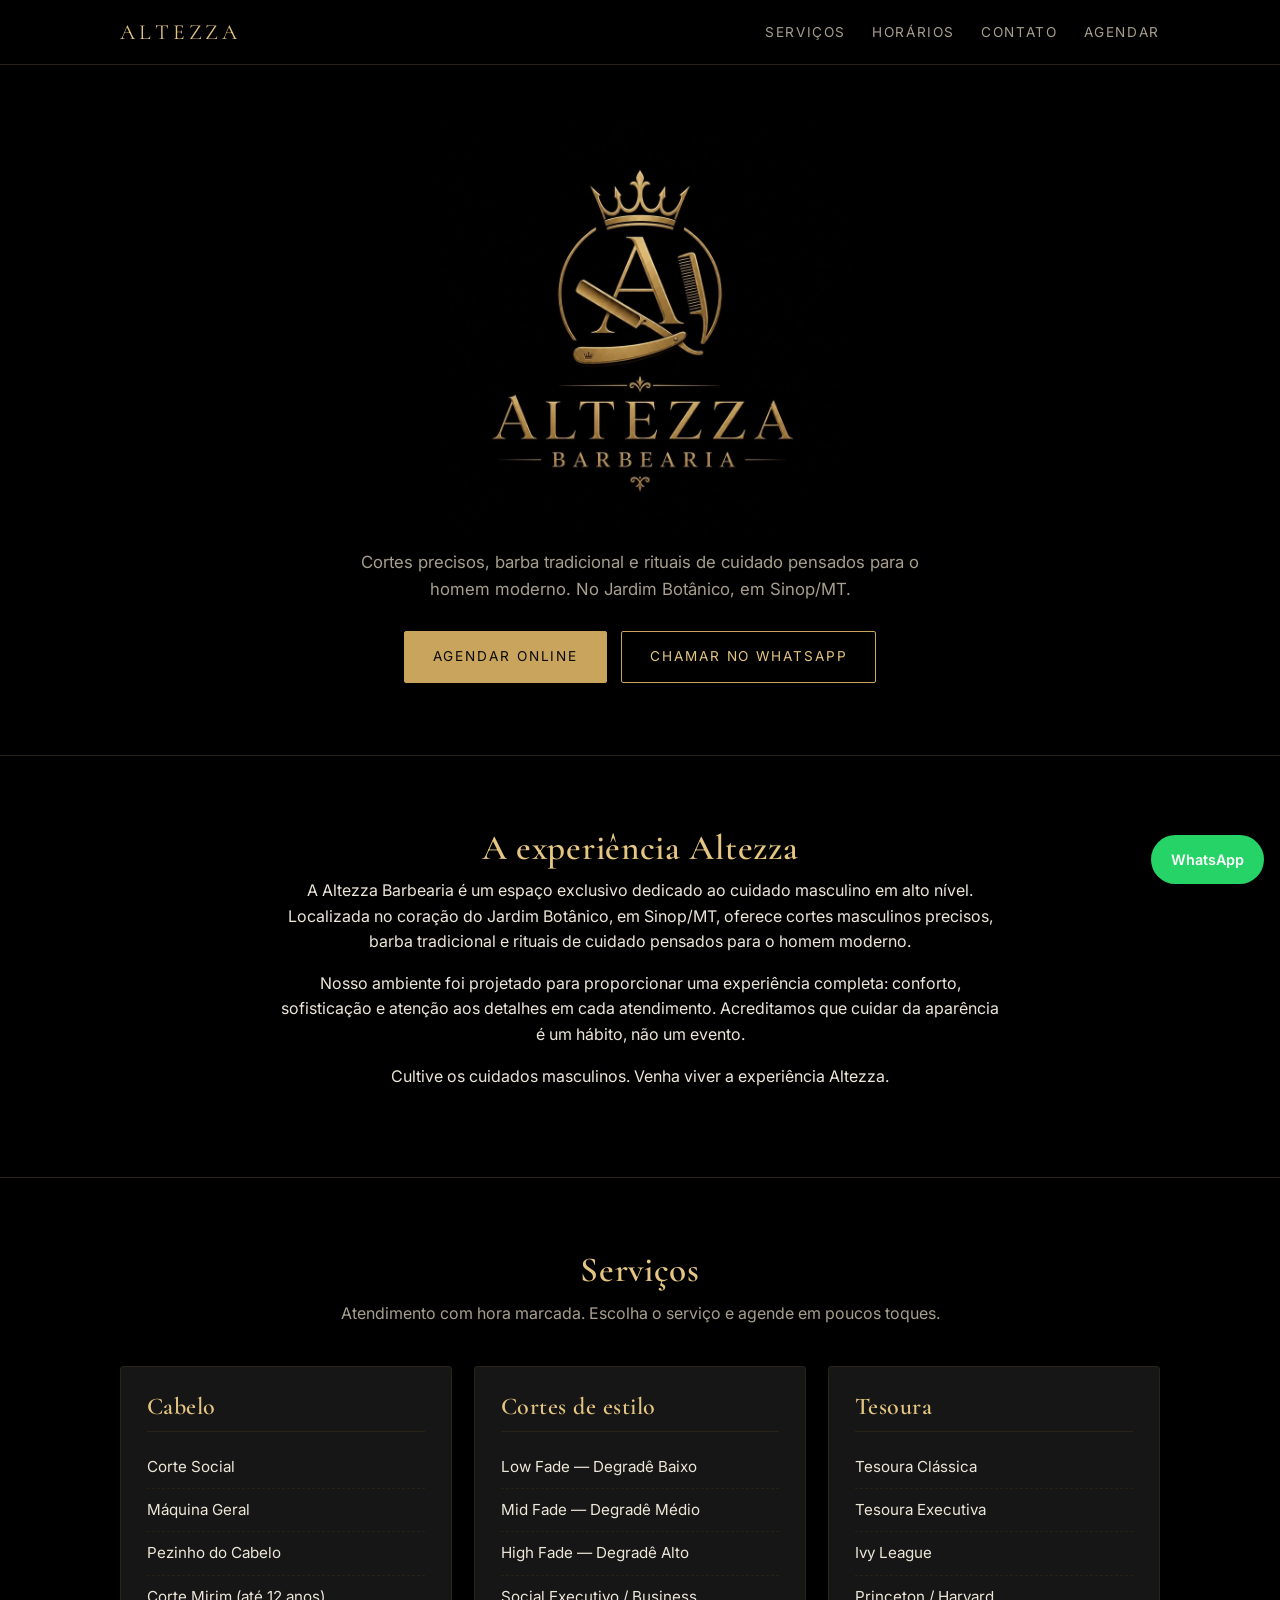
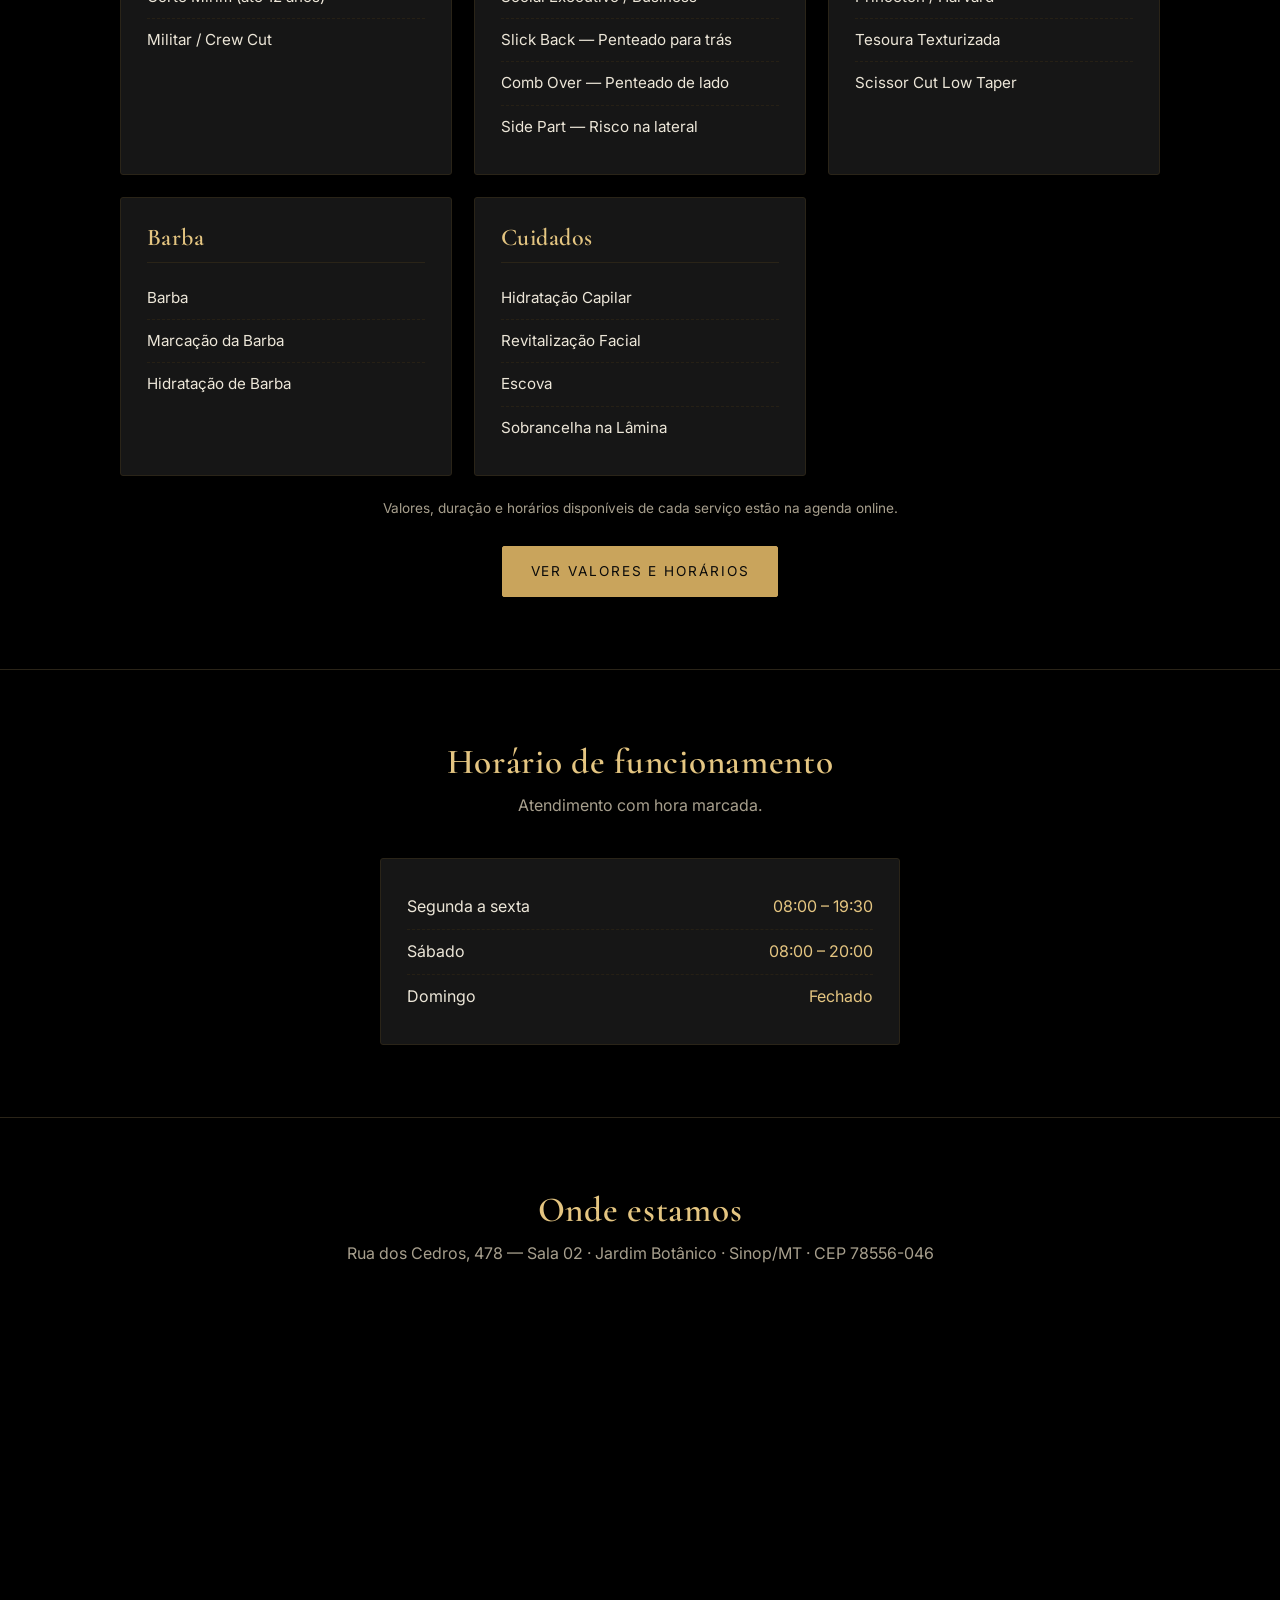
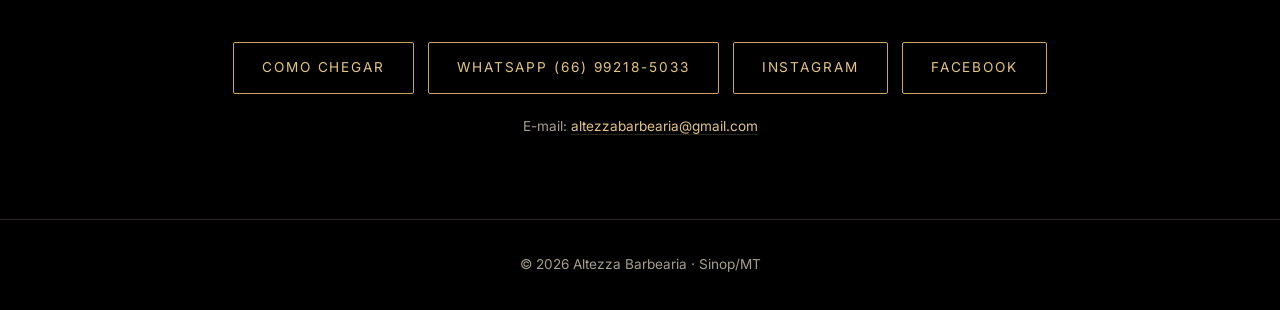
==== index.html @ c172c44f "Domínio próprio: www.altezzabarbearia.com.br (CNAME + URLs canônicas) Co-Authored-By: Claude Fable 5" ====
<!DOCTYPE html>
<html lang="pt-BR">
<head>
<meta charset="utf-8">
<meta name="viewport" content="width=device-width,initial-scale=1">
<title>Altezza Barbearia | Barbearia em Sinop/MT — corte, barba e cuidados masculinos</title>
<meta name="description" content="Altezza Barbearia, no Jardim Botânico, em Sinop/MT. Cortes masculinos, barba, hidratação e cuidados com hora marcada. Agende online ou pelo WhatsApp.">
<link rel="canonical" href="https://www.altezzabarbearia.com.br/">
<meta name="theme-color" content="#0a0a0a">
<meta property="og:type" content="website">
<meta property="og:locale" content="pt_BR">
<meta property="og:title" content="Altezza Barbearia — Sinop/MT">
<meta property="og:description" content="Cortes masculinos, barba e cuidados com hora marcada, no Jardim Botânico, em Sinop/MT.">
<meta property="og:url" content="https://www.altezzabarbearia.com.br/">
<meta property="og:image" content="https://www.altezzabarbearia.com.br/img/og.jpg">
<meta name="twitter:card" content="summary_large_image">
<link rel="icon" type="image/png" sizes="32x32" href="img/favicon-32.png">
<link rel="apple-touch-icon" href="img/icon-180.png">
<link rel="preconnect" href="https://fonts.googleapis.com">
<link rel="preconnect" href="https://fonts.gstatic.com" crossorigin>
<link href="https://fonts.googleapis.com/css2?family=Cormorant+Garamond:wght@500;600;700&family=Inter:wght@400;500;600&display=swap" rel="stylesheet">
<link rel="stylesheet" href="style.css">
<script type="application/ld+json">
{
  "@context":"https://schema.org",
  "@type":"BarberShop",
  "name":"Altezza Barbearia",
  "url":"https://www.altezzabarbearia.com.br/",
  "image":"https://www.altezzabarbearia.com.br/img/og.jpg",
  "logo":"https://www.altezzabarbearia.com.br/img/logo.jpg",
  "telephone":"+5566992185033",
  "email":"altezzabarbearia@gmail.com",
  "address":{"@type":"PostalAddress","streetAddress":"Rua dos Cedros, 478 - Sala 02, Jardim Botânico","addressLocality":"Sinop","addressRegion":"MT","postalCode":"78556-046","addressCountry":"BR"},
  "openingHoursSpecification":[
    {"@type":"OpeningHoursSpecification","dayOfWeek":["Monday","Tuesday","Wednesday","Thursday","Friday"],"opens":"08:00","closes":"19:30"},
    {"@type":"OpeningHoursSpecification","dayOfWeek":"Saturday","opens":"08:00","closes":"20:00"}
  ],
  "sameAs":["https://instagram.com/altezzabarbearia","https://facebook.com/altezzabarbearia"],
  "potentialAction":{"@type":"ReserveAction","target":"https://altezza.barbeiro.app","name":"Agendar horário"}
}
</script>
</head>
<body>
<header><div class="wrap">
  <a class="brand" href="#topo">Altezza</a>
  <nav>
    <a href="#servicos">Serviços</a>
    <a href="#horarios">Horários</a>
    <a href="#contato">Contato</a>
    <a class="keep" href="https://altezza.barbeiro.app" rel="noopener">Agendar</a>
  </nav>
</div></header>

<main id="topo">
<div class="hero"><div class="wrap">
  <img src="img/logo.jpg" alt="Altezza Barbearia — logotipo" width="420" height="420">
  <p>Cortes precisos, barba tradicional e rituais de cuidado pensados para o homem moderno. No Jardim Botânico, em Sinop/MT.</p>
  <div class="cta">
    <a class="btn solid" href="https://altezza.barbeiro.app" rel="noopener">Agendar online</a>
    <a class="btn" href="https://wa.me/5566992185033?text=Ol%C3%A1!%20Gostaria%20de%20agendar%20um%20hor%C3%A1rio%20na%20Altezza." rel="noopener">Chamar no WhatsApp</a>
  </div>
</div></div>

<section class="about"><div class="wrap">
  <h2>A experiência Altezza</h2>
  <p>A Altezza Barbearia é um espaço exclusivo dedicado ao cuidado masculino em alto nível. Localizada no coração do Jardim Botânico, em Sinop/MT, oferece cortes masculinos precisos, barba tradicional e rituais de cuidado pensados para o homem moderno.</p>
  <p>Nosso ambiente foi projetado para proporcionar uma experiência completa: conforto, sofisticação e atenção aos detalhes em cada atendimento. Acreditamos que cuidar da aparência é um hábito, não um evento.</p>
  <p>Cultive os cuidados masculinos. Venha viver a experiência Altezza.</p>
</div></section>

<section id="servicos"><div class="wrap">
  <h2>Serviços</h2>
  <p class="sub">Atendimento com hora marcada. Escolha o serviço e agende em poucos toques.</p>
  <div class="grid">
    <div class="card"><h3>Cabelo</h3>
      <div class="svc"><span>Corte Social</span></div>
      <div class="svc"><span>Máquina Geral</span></div>
      <div class="svc"><span>Pezinho do Cabelo</span></div>
      <div class="svc"><span>Corte Mirim (até 12 anos)</span></div>
      <div class="svc"><span>Militar / Crew Cut</span></div>
    </div>
    <div class="card"><h3>Cortes de estilo</h3>
      <div class="svc"><span>Low Fade — Degradê Baixo</span></div>
      <div class="svc"><span>Mid Fade — Degradê Médio</span></div>
      <div class="svc"><span>High Fade — Degradê Alto</span></div>
      <div class="svc"><span>Social Executivo / Business</span></div>
      <div class="svc"><span>Slick Back — Penteado para trás</span></div>
      <div class="svc"><span>Comb Over — Penteado de lado</span></div>
      <div class="svc"><span>Side Part — Risco na lateral</span></div>
    </div>
    <div class="card"><h3>Tesoura</h3>
      <div class="svc"><span>Tesoura Clássica</span></div>
      <div class="svc"><span>Tesoura Executiva</span></div>
      <div class="svc"><span>Ivy League</span></div>
      <div class="svc"><span>Princeton / Harvard</span></div>
      <div class="svc"><span>Tesoura Texturizada</span></div>
      <div class="svc"><span>Scissor Cut Low Taper</span></div>
    </div>
    <div class="card"><h3>Barba</h3>
      <div class="svc"><span>Barba</span></div>
      <div class="svc"><span>Marcação da Barba</span></div>
      <div class="svc"><span>Hidratação de Barba</span></div>
    </div>
    <div class="card"><h3>Cuidados</h3>
      <div class="svc"><span>Hidratação Capilar</span></div>
      <div class="svc"><span>Revitalização Facial</span></div>
      <div class="svc"><span>Escova</span></div>
      <div class="svc"><span>Sobrancelha na Lâmina</span></div>
    </div>
  </div>
  <p class="note">Valores, duração e horários disponíveis de cada serviço estão na agenda online.</p>
  <p style="text-align:center;margin-top:26px"><a class="btn solid" href="https://altezza.barbeiro.app" rel="noopener">Ver valores e horários</a></p>
</div></section>

<section id="horarios"><div class="wrap">
  <h2>Horário de funcionamento</h2>
  <p class="sub">Atendimento com hora marcada.</p>
  <div class="card" style="max-width:520px;margin:0 auto">
    <ul class="hours">
      <li><span>Segunda a sexta</span><span>08:00 – 19:30</span></li>
      <li><span>Sábado</span><span>08:00 – 20:00</span></li>
      <li><span>Domingo</span><span>Fechado</span></li>
    </ul>
  </div>
</div></section>

<section id="contato"><div class="wrap info">
  <h2>Onde estamos</h2>
  <p class="sub">Rua dos Cedros, 478 — Sala 02 · Jardim Botânico · Sinop/MT · CEP 78556-046</p>
  <iframe class="map" title="Mapa da Altezza Barbearia" loading="lazy" referrerpolicy="no-referrer-when-downgrade" src="https://www.google.com/maps?q=Rua%20dos%20Cedros%2C%20478%20-%20Sala%2002%2C%20Jardim%20Bot%C3%A2nico%2C%20Sinop%20-%20MT%2C%2078556-046&output=embed"></iframe>
  <div class="social">
    <a class="btn" href="https://www.google.com/maps/search/?api=1&query=Rua%20dos%20Cedros%2C%20478%20-%20Sala%2002%2C%20Jardim%20Bot%C3%A2nico%2C%20Sinop%20-%20MT%2C%2078556-046%2C%20BR" rel="noopener">Como chegar</a>
    <a class="btn" href="https://wa.me/5566992185033" rel="noopener">WhatsApp (66) 99218-5033</a>
    <a class="btn" href="https://instagram.com/altezzabarbearia" rel="noopener">Instagram</a>
    <a class="btn" href="https://facebook.com/altezzabarbearia" rel="noopener">Facebook</a>
  </div>
  <p class="note">E-mail: <a class="l" href="mailto:altezzabarbearia@gmail.com">altezzabarbearia@gmail.com</a></p>
</div></section>
</main>

<footer><div class="wrap">
  <p>© <span id="ano">2026</span> Altezza Barbearia · Sinop/MT</p>
</div></footer>
<a class="fab" href="https://wa.me/5566992185033?text=Ol%C3%A1!%20Gostaria%20de%20agendar%20um%20hor%C3%A1rio%20na%20Altezza." rel="noopener" aria-label="Chamar no WhatsApp">WhatsApp</a>
<script>document.getElementById('ano').textContent=new Date().getFullYear()</script>
</body>
</html>
---- style.css ----
:root{--bg:#000;--bg2:#111;--card:#161616;--line:#2a2418;--gold:#c9a45c;--gold2:#e4c581;--text:#ece6d8;--muted:#a79f8d}
*{box-sizing:border-box;margin:0;padding:0}
html{scroll-behavior:smooth}
body{background:var(--bg);color:var(--text);font-family:'Inter',system-ui,sans-serif;line-height:1.6;-webkit-font-smoothing:antialiased}
a{color:inherit;text-decoration:none}
h1,h2,h3{font-family:'Cormorant Garamond',Georgia,serif;font-weight:600;letter-spacing:.02em;line-height:1.15}
.wrap{max-width:1080px;margin:0 auto;padding:0 20px}
header{position:sticky;top:0;z-index:20;background:rgba(0,0,0,.92);backdrop-filter:blur(8px);border-bottom:1px solid var(--line)}
header .wrap{display:flex;align-items:center;justify-content:space-between;height:64px}
.brand{font-family:'Cormorant Garamond',serif;font-size:1.35rem;color:var(--gold2);letter-spacing:.18em;text-transform:uppercase}
nav a{margin-left:22px;font-size:.85rem;letter-spacing:.12em;text-transform:uppercase;color:var(--muted)}
nav a:hover{color:var(--gold2)}
.btn{display:inline-block;padding:14px 28px;border:1px solid var(--gold);color:var(--gold2);font-size:.85rem;letter-spacing:.14em;text-transform:uppercase;transition:.2s;border-radius:2px}
.btn:hover{background:var(--gold);color:#0a0a0a}
.btn.solid{background:var(--gold);color:#0a0a0a}
.btn.solid:hover{background:var(--gold2)}
.hero{text-align:center;padding:56px 0 72px;background:#000}
.hero img{width:min(420px,78vw);height:auto;margin:0 auto 8px;display:block}
.hero p{max-width:560px;margin:0 auto 28px;color:var(--muted);font-size:1.05rem}
.hero .cta{display:flex;gap:14px;justify-content:center;flex-wrap:wrap}
section{padding:72px 0;border-top:1px solid var(--line)}
section h2{font-size:2.2rem;color:var(--gold2);text-align:center;margin-bottom:10px}
.sub{text-align:center;color:var(--muted);margin-bottom:40px}
.about p{max-width:720px;margin:0 auto 16px;text-align:center;color:var(--text)}
.grid{display:grid;grid-template-columns:repeat(auto-fit,minmax(300px,1fr));gap:22px}
.card{background:var(--card);border:1px solid var(--line);padding:26px;border-radius:3px}
.card h3{font-size:1.5rem;color:var(--gold2);margin-bottom:14px;padding-bottom:10px;border-bottom:1px solid var(--line)}
.svc{display:flex;justify-content:space-between;gap:14px;padding:9px 0;border-bottom:1px dashed #262015;font-size:.95rem}
.svc:last-child{border-bottom:0}
.svc small{display:block;color:var(--muted);font-size:.78rem}
.svc b{color:var(--gold);font-weight:600;white-space:nowrap}
.note{text-align:center;color:var(--muted);font-size:.85rem;margin-top:22px}
.hours li{list-style:none;display:flex;justify-content:space-between;padding:9px 0;border-bottom:1px dashed #262015}
.hours li:last-child{border-bottom:0}
.hours span:last-child{color:var(--gold2)}
.info p{margin-bottom:10px}
.info a.l{color:var(--gold2);border-bottom:1px solid var(--line)}
.map{width:100%;height:340px;border:0;border-radius:3px;filter:grayscale(.4) contrast(1.05)}
.social{display:flex;gap:14px;justify-content:center;flex-wrap:wrap;margin-top:18px}
footer{border-top:1px solid var(--line);padding:34px 0;text-align:center;color:var(--muted);font-size:.85rem}
footer a{color:var(--gold2)}
.fab{position:fixed;right:16px;bottom:16px;z-index:30;background:#25d366;color:#fff;padding:13px 20px;border-radius:40px;font-weight:600;font-size:.9rem;box-shadow:0 6px 18px rgba(0,0,0,.5)}
@media(max-width:640px){nav a:not(.keep){display:none}section{padding:52px 0}}
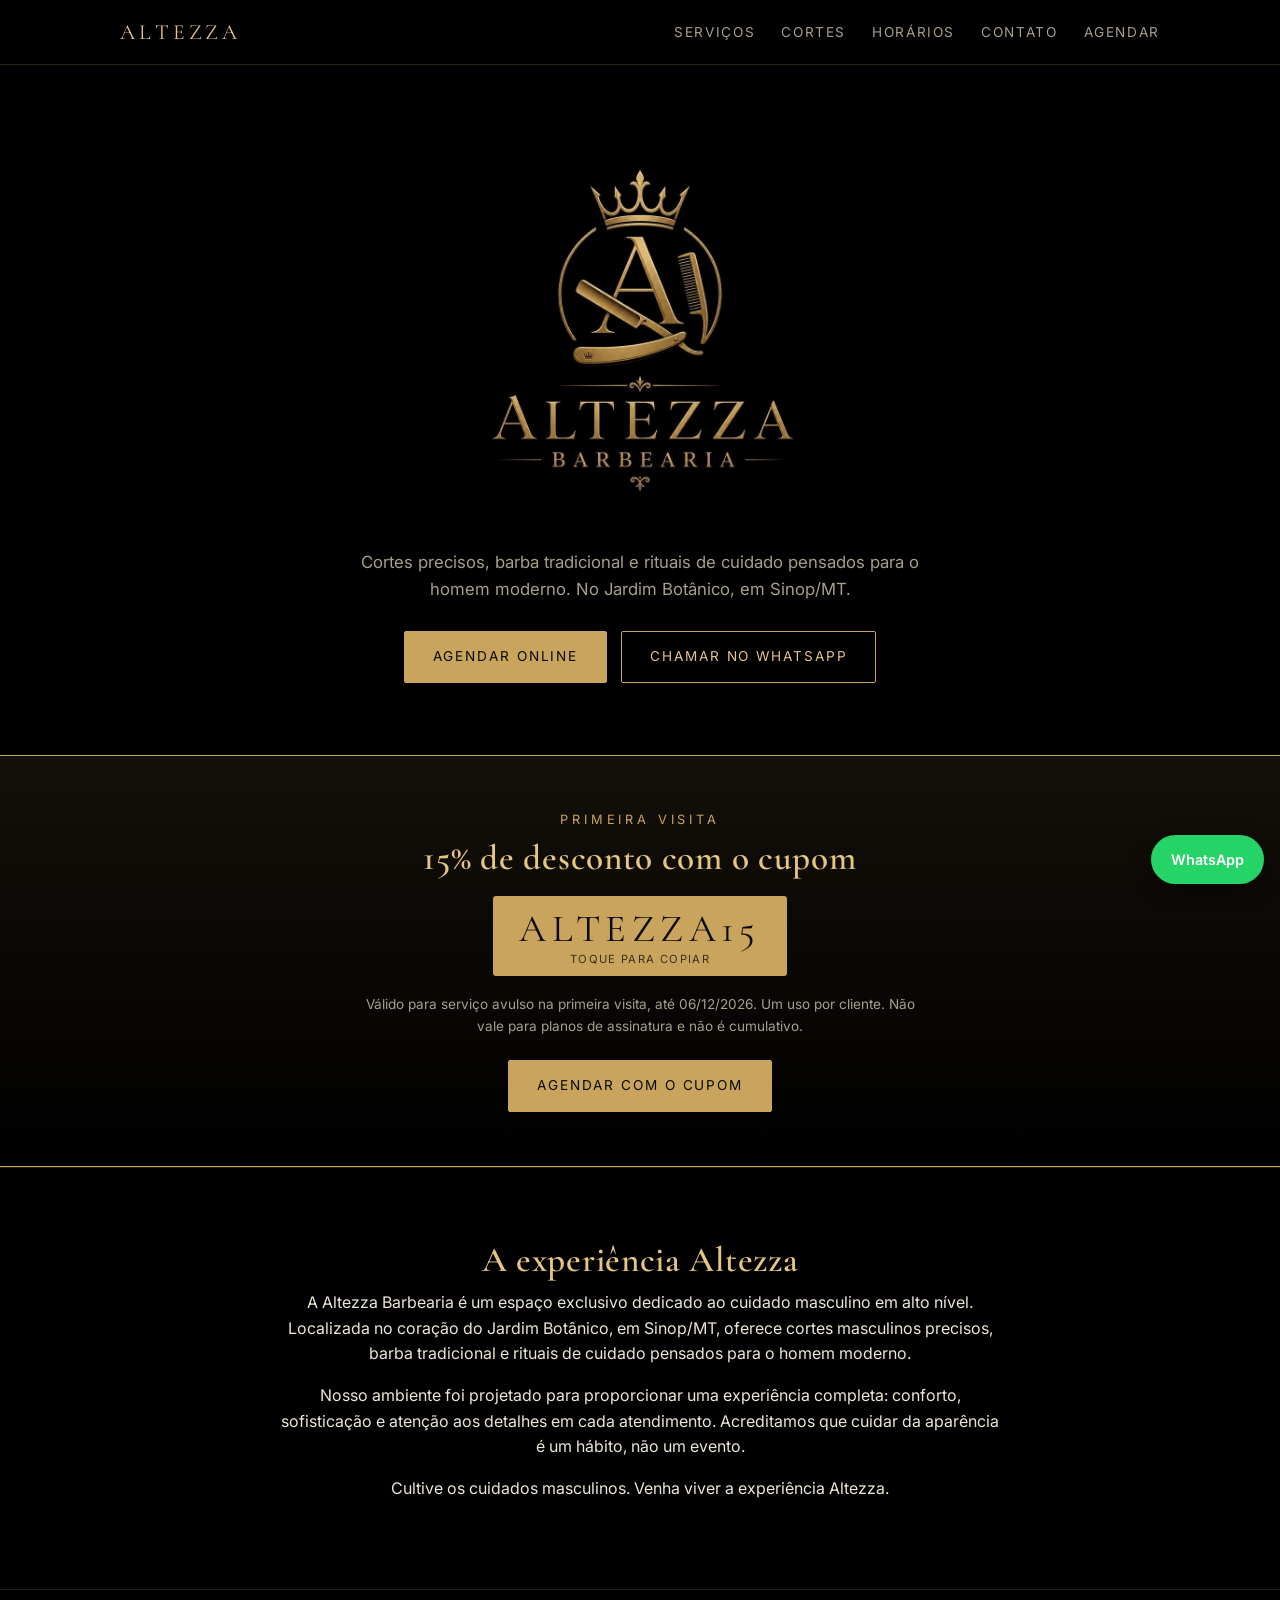
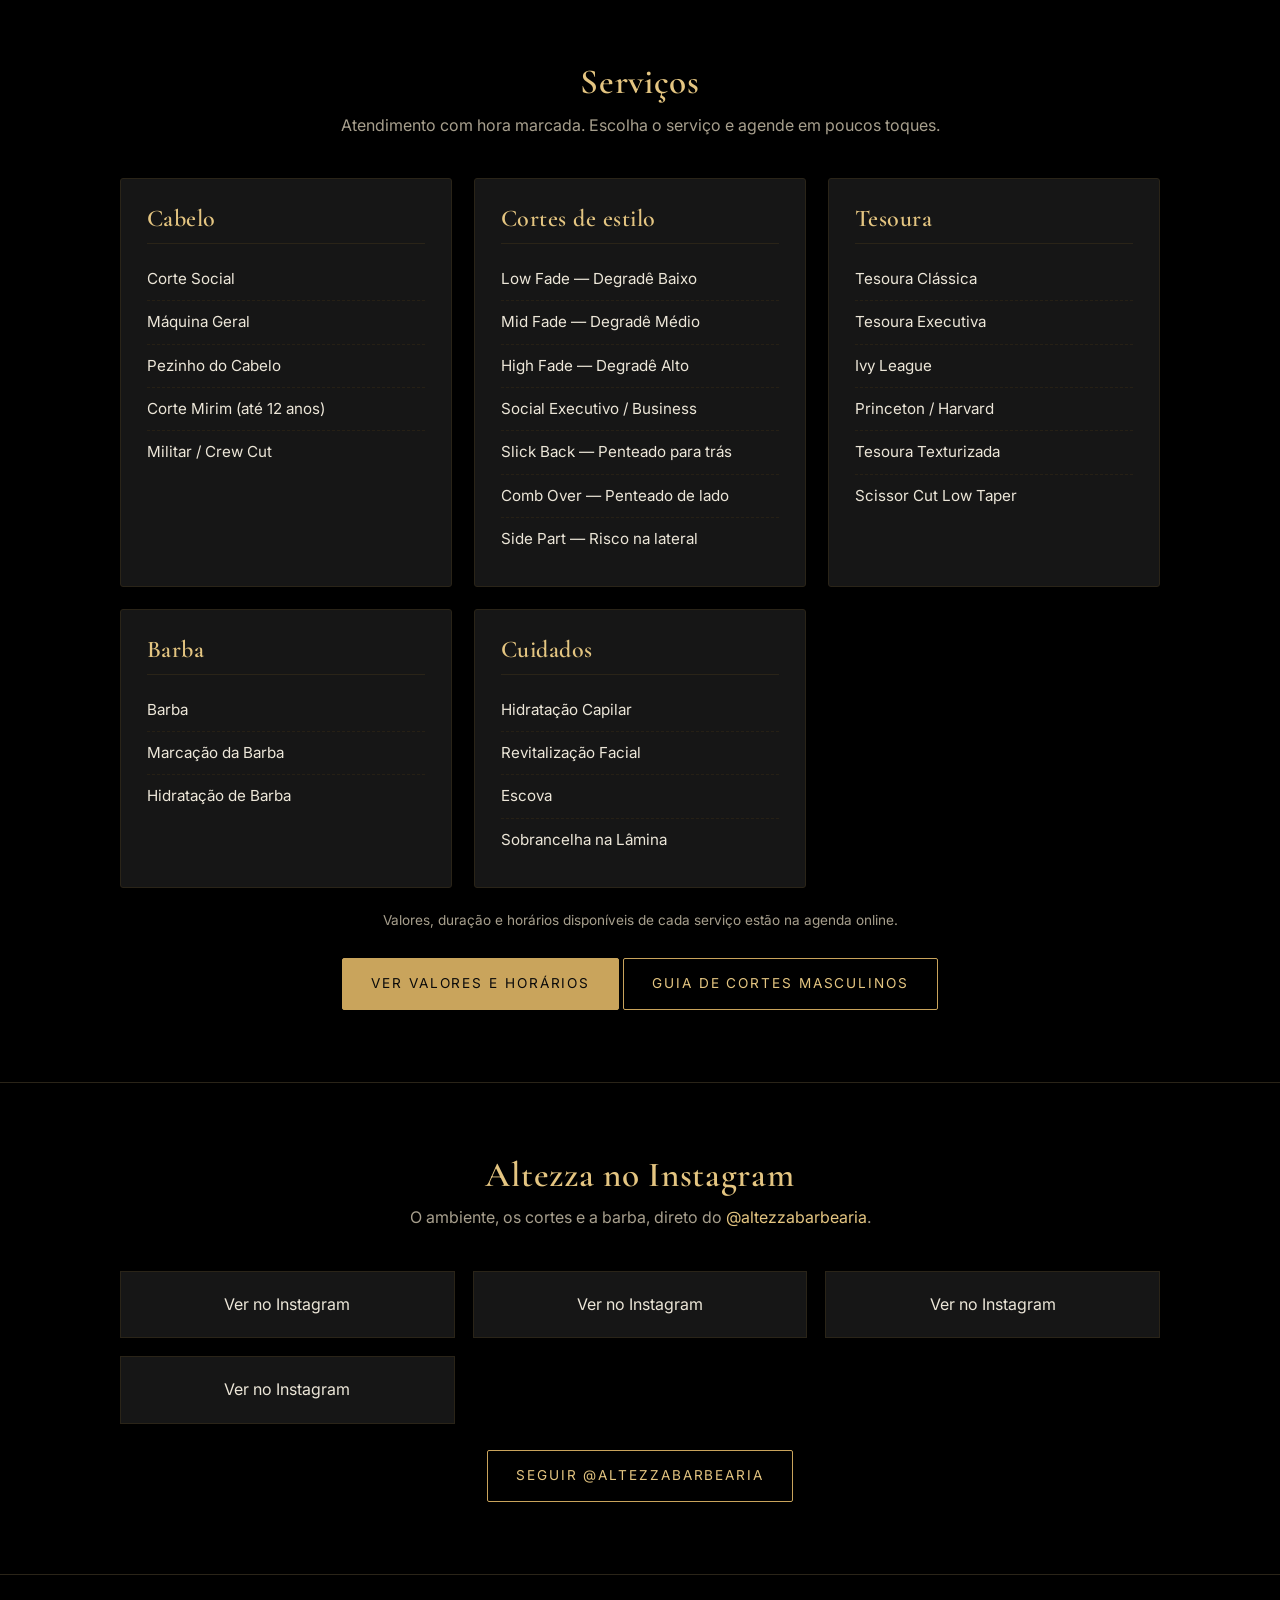
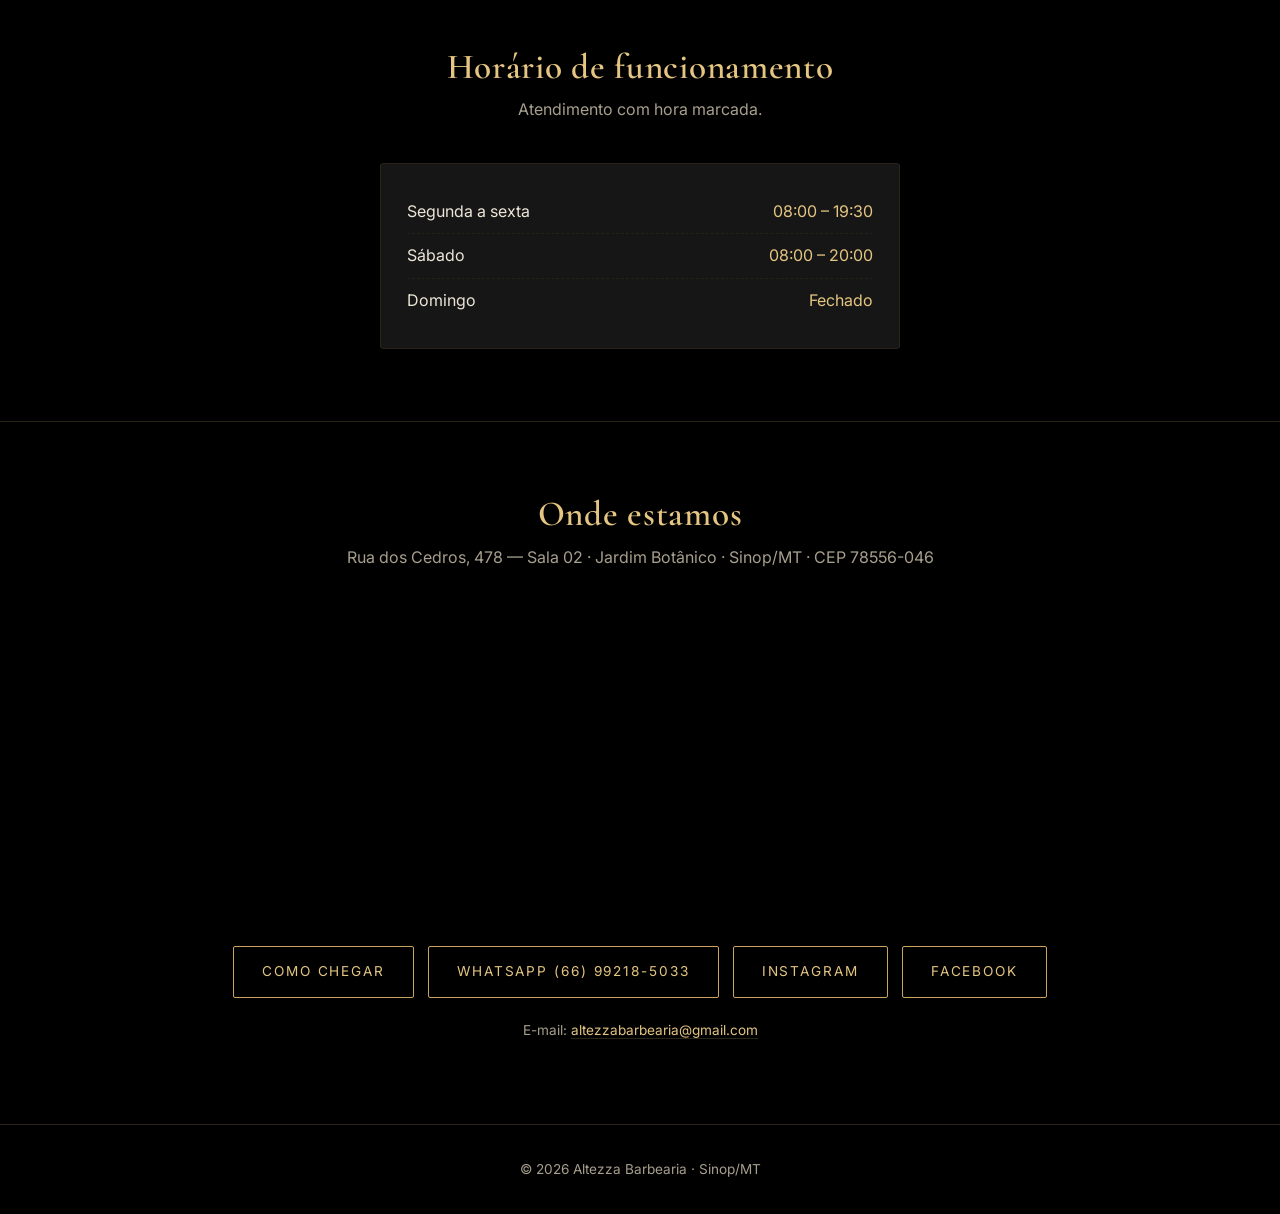
==== commit 70bdccc1: "Banner do cupom ALTEZZA15, posts do Instagram e guia de cortes masculinos Co-Authored-By: Claude Fab" ====
--- a/index.html
+++ b/index.html
@@ -45,6 +45,7 @@
   <a class="brand" href="#topo">Altezza</a>
   <nav>
     <a href="#servicos">Serviços</a>
+    <a href="cortes-masculinos/">Cortes</a>
     <a href="#horarios">Horários</a>
     <a href="#contato">Contato</a>
     <a class="keep" href="https://altezza.barbeiro.app" rel="noopener">Agendar</a>
@@ -60,6 +61,14 @@
     <a class="btn" href="https://wa.me/5566992185033?text=Ol%C3%A1!%20Gostaria%20de%20agendar%20um%20hor%C3%A1rio%20na%20Altezza." rel="noopener">Chamar no WhatsApp</a>
   </div>
 </div></div>
+
+<section id="cupom" class="promo" hidden><div class="wrap">
+  <p class="kicker">Primeira visita</p>
+  <h2>15% de desconto com o cupom</h2>
+  <button class="code" id="cupom-code" type="button" aria-label="Copiar o cupom ALTEZZA15">ALTEZZA15 <span id="cupom-hint">toque para copiar</span></button>
+  <p class="terms">Válido para serviço avulso na primeira visita, até 06/12/2026. Um uso por cliente. Não vale para planos de assinatura e não é cumulativo.</p>
+  <p><a class="btn solid" href="https://altezza.barbeiro.app/booking" rel="noopener">Agendar com o cupom</a></p>
+</div></section>
 
 <section class="about"><div class="wrap">
   <h2>A experiência Altezza</h2>
@@ -109,7 +118,19 @@
     </div>
   </div>
   <p class="note">Valores, duração e horários disponíveis de cada serviço estão na agenda online.</p>
-  <p style="text-align:center;margin-top:26px"><a class="btn solid" href="https://altezza.barbeiro.app" rel="noopener">Ver valores e horários</a></p>
+  <p style="text-align:center;margin-top:26px"><a class="btn solid" href="https://altezza.barbeiro.app" rel="noopener">Ver valores e horários</a> <a class="btn" href="cortes-masculinos/">Guia de cortes masculinos</a></p>
+</div></section>
+
+<section id="instagram"><div class="wrap">
+  <h2>Altezza no Instagram</h2>
+  <p class="sub">O ambiente, os cortes e a barba, direto do <a href="https://instagram.com/altezzabarbearia" rel="noopener" style="color:var(--gold2)">@altezzabarbearia</a>.</p>
+  <div class="insta">
+    <blockquote class="instagram-media" data-instgrm-permalink="https://www.instagram.com/reel/DfSS9faJs3p/" data-instgrm-version="14"><a href="https://www.instagram.com/reel/DfSS9faJs3p/" rel="noopener">Ver no Instagram</a></blockquote>
+    <blockquote class="instagram-media" data-instgrm-permalink="https://www.instagram.com/reel/DfIT5UIJimk/" data-instgrm-version="14"><a href="https://www.instagram.com/reel/DfIT5UIJimk/" rel="noopener">Ver no Instagram</a></blockquote>
+    <blockquote class="instagram-media" data-instgrm-permalink="https://www.instagram.com/reel/DfINMZZJUz6/" data-instgrm-version="14"><a href="https://www.instagram.com/reel/DfINMZZJUz6/" rel="noopener">Ver no Instagram</a></blockquote>
+    <blockquote class="instagram-media" data-instgrm-permalink="https://www.instagram.com/reel/DfDrmv-OOVM/" data-instgrm-version="14"><a href="https://www.instagram.com/reel/DfDrmv-OOVM/" rel="noopener">Ver no Instagram</a></blockquote>
+  </div>
+  <p style="text-align:center;margin-top:26px"><a class="btn" href="https://instagram.com/altezzabarbearia" rel="noopener">Seguir @altezzabarbearia</a></p>
 </div></section>
 
 <section id="horarios"><div class="wrap">
@@ -143,5 +164,10 @@
 </div></footer>
 <a class="fab" href="https://wa.me/5566992185033?text=Ol%C3%A1!%20Gostaria%20de%20agendar%20um%20hor%C3%A1rio%20na%20Altezza." rel="noopener" aria-label="Chamar no WhatsApp">WhatsApp</a>
 <script>document.getElementById('ano').textContent=new Date().getFullYear()</script>
+<script>
+(function(){var fim=new Date('2026-12-07T00:00:00-04:00');var s=document.getElementById('cupom');if(s&&new Date()<fim){s.hidden=false}
+var b=document.getElementById('cupom-code'),t=document.getElementById('cupom-hint');if(b){b.addEventListener('click',function(){var ok=function(){t.textContent='copiado'};if(navigator.clipboard){navigator.clipboard.writeText('ALTEZZA15').then(ok,function(){})}})}})();
+</script>
+<script async src="https://www.instagram.com/embed.js"></script>
 </body>
 </html>
--- a/style.css
+++ b/style.css
@@ -41,3 +41,17 @@
 footer a{color:var(--gold2)}
 .fab{position:fixed;right:16px;bottom:16px;z-index:30;background:#25d366;color:#fff;padding:13px 20px;border-radius:40px;font-weight:600;font-size:.9rem;box-shadow:0 6px 18px rgba(0,0,0,.5)}
 @media(max-width:640px){nav a:not(.keep){display:none}section{padding:52px 0}}
+.promo{text-align:center;background:linear-gradient(180deg,#14100a,#000);border-top:1px solid var(--gold);border-bottom:1px solid var(--gold);padding:54px 0}
+.promo .kicker{color:var(--gold);letter-spacing:.3em;text-transform:uppercase;font-size:.8rem;margin-bottom:8px}
+.promo h2{margin-bottom:18px}
+.code{font-family:'Cormorant Garamond',serif;font-size:2.4rem;letter-spacing:.14em;color:#0a0a0a;background:var(--gold);border:0;padding:10px 26px;border-radius:3px;cursor:pointer}
+.code span{display:block;font-family:'Inter',sans-serif;font-size:.7rem;letter-spacing:.12em;text-transform:uppercase;opacity:.75}
+.terms{max-width:560px;margin:18px auto 22px;color:var(--muted);font-size:.85rem}
+.insta{display:grid;grid-template-columns:repeat(auto-fit,minmax(300px,1fr));gap:18px;justify-items:center}
+.insta .instagram-media{margin:0!important;min-width:280px!important;max-width:400px;width:100%;background:var(--card);border:1px solid var(--line);padding:20px;text-align:center}
+.guide{max-width:760px;margin:0 auto}
+.guide h1{font-size:2.6rem;color:var(--gold2);margin:40px 0 14px}
+.guide h2{text-align:left;font-size:1.8rem;margin:38px 0 8px}
+.guide p{margin-bottom:14px}
+.guide .tag{color:var(--gold);font-size:.8rem;letter-spacing:.14em;text-transform:uppercase}
+.guide a.l{color:var(--gold2);border-bottom:1px solid var(--line)}
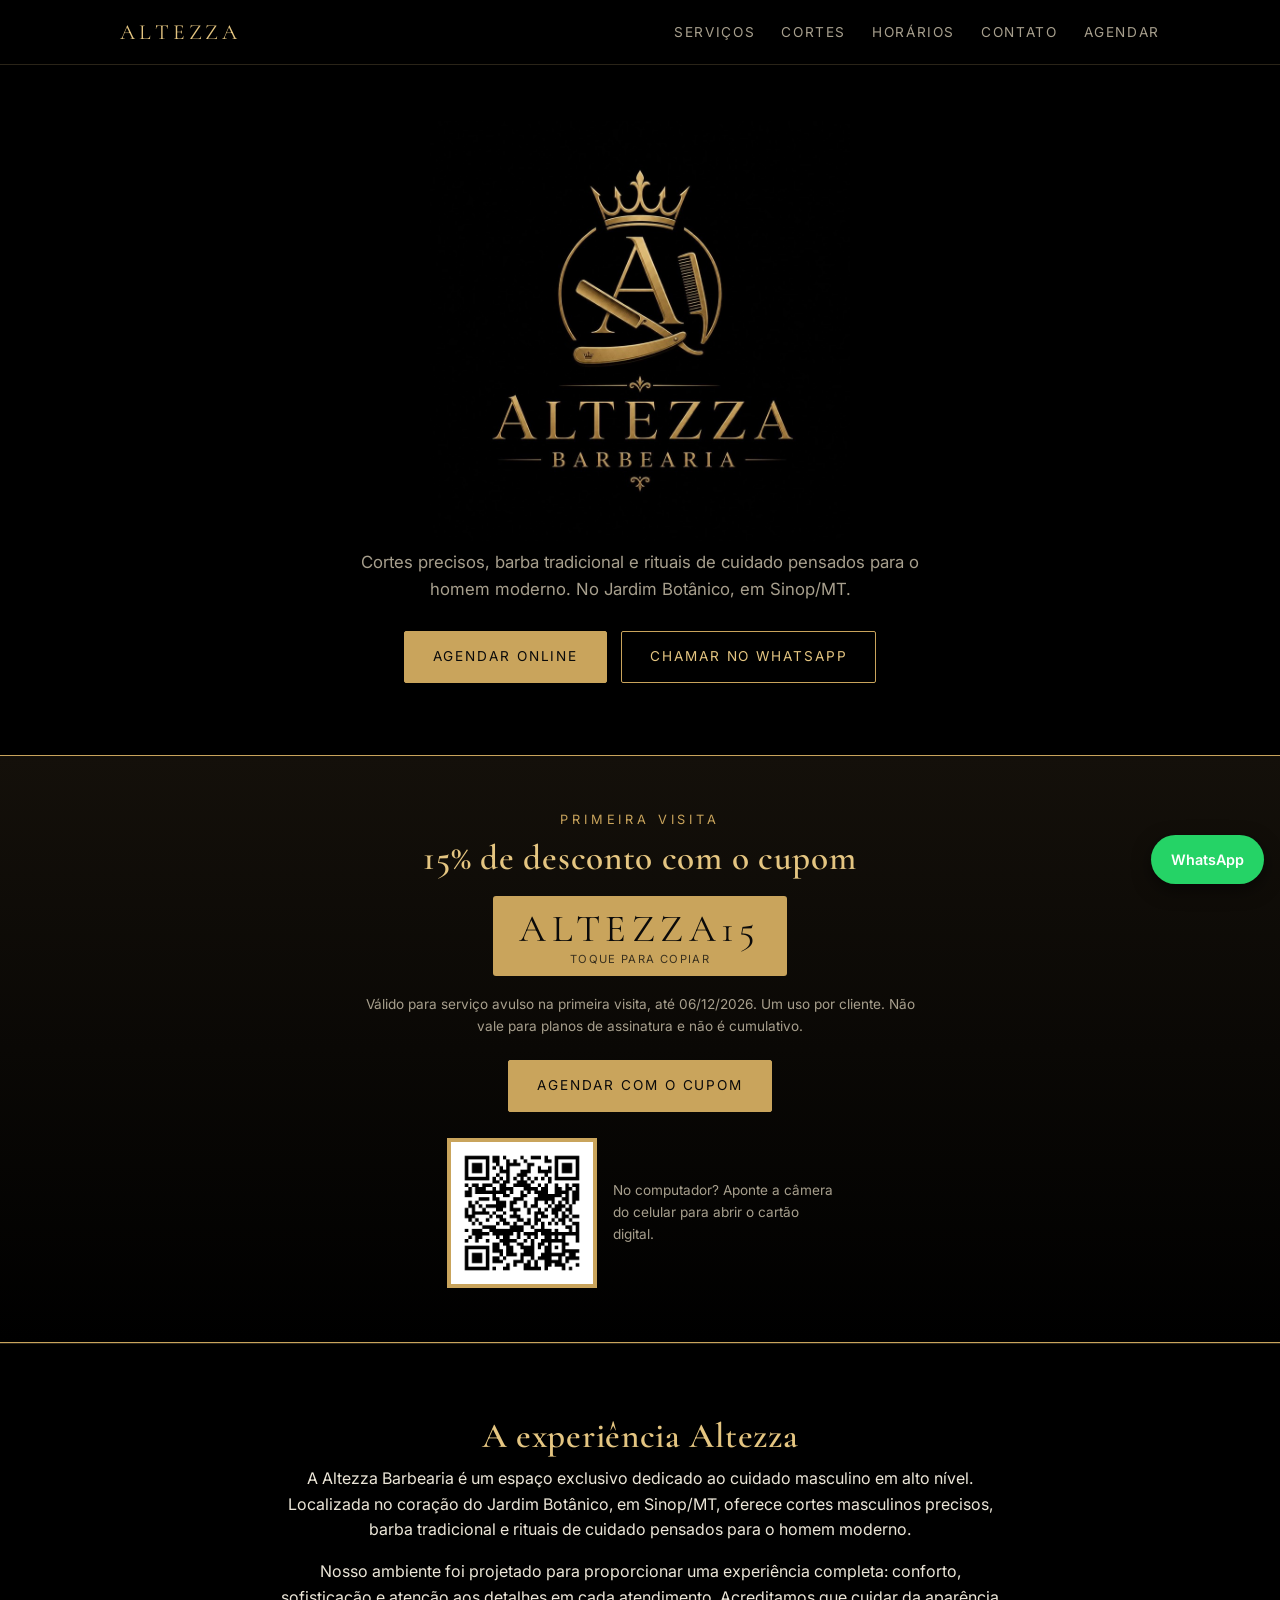
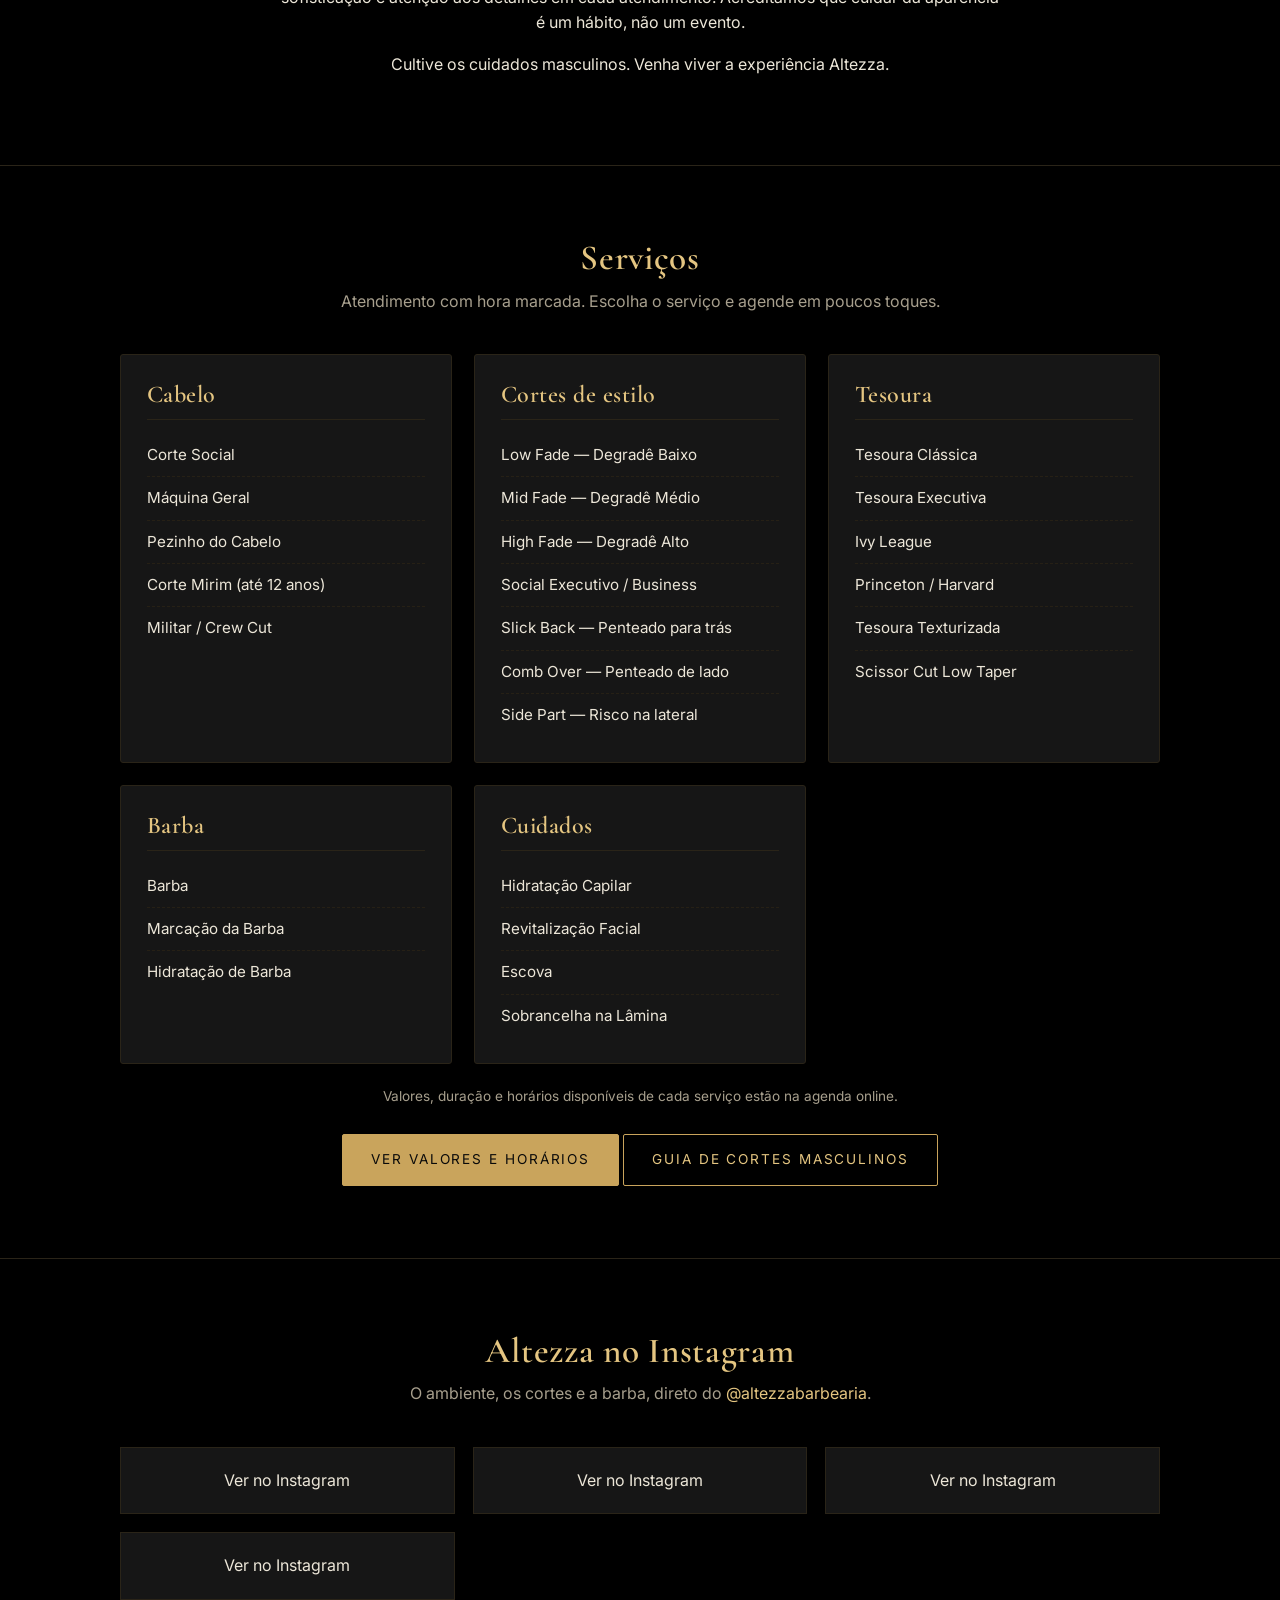
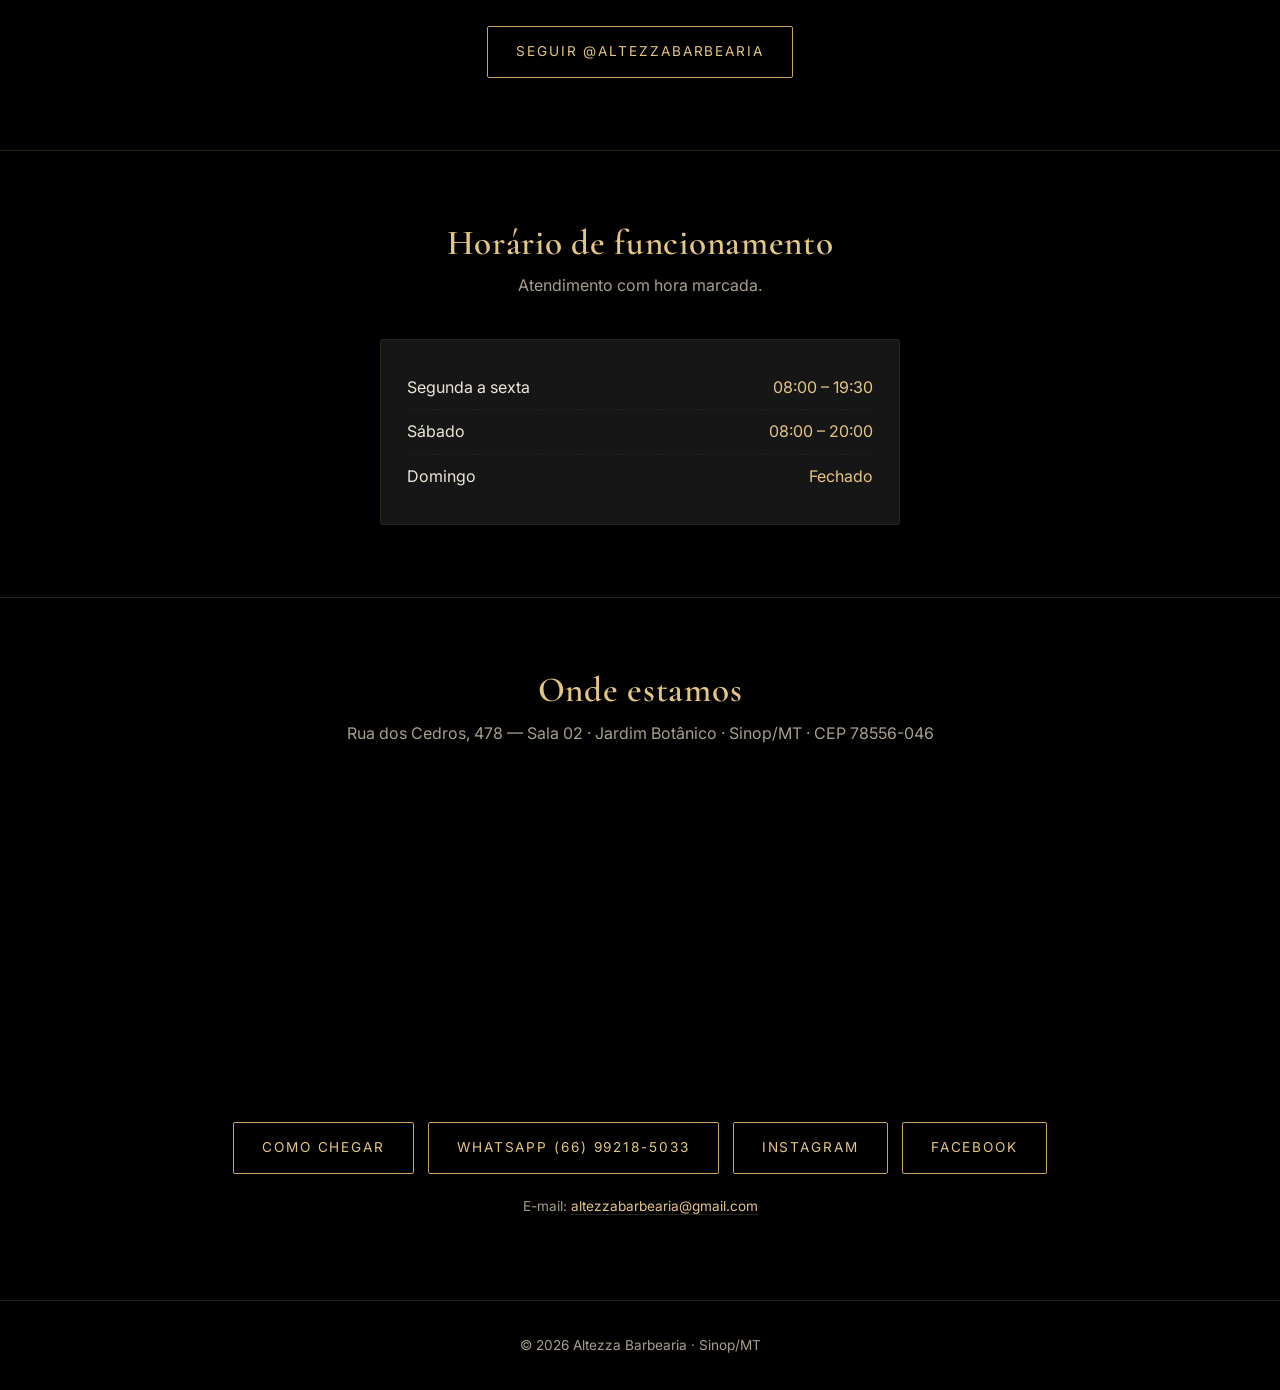
==== commit b7784450: "Cartão digital em /cartao/ e QR code no banner do cupom Co-Authored-By: Claude Fable 5.2 <noreply@an" ====
--- a/index.html
+++ b/index.html
@@ -19,7 +19,7 @@
 <link rel="preconnect" href="https://fonts.googleapis.com">
 <link rel="preconnect" href="https://fonts.gstatic.com" crossorigin>
 <link href="https://fonts.googleapis.com/css2?family=Cormorant+Garamond:wght@500;600;700&family=Inter:wght@400;500;600&display=swap" rel="stylesheet">
-<link rel="stylesheet" href="style.css">
+<link rel="stylesheet" href="style.css?v=3">
 <script type="application/ld+json">
 {
   "@context":"https://schema.org",
@@ -68,6 +68,7 @@
   <button class="code" id="cupom-code" type="button" aria-label="Copiar o cupom ALTEZZA15">ALTEZZA15 <span id="cupom-hint">toque para copiar</span></button>
   <p class="terms">Válido para serviço avulso na primeira visita, até 06/12/2026. Um uso por cliente. Não vale para planos de assinatura e não é cumulativo.</p>
   <p><a class="btn solid" href="https://altezza.barbeiro.app/booking" rel="noopener">Agendar com o cupom</a></p>
+  <div class="qr"><img src="img/qr-cartao.png" alt="QR code do cartão digital da Altezza" width="150" height="150" loading="lazy"><span>No computador? Aponte a câmera do celular para abrir o cartão digital.</span></div>
 </div></section>
 
 <section class="about"><div class="wrap">
--- a/style.css
+++ b/style.css
@@ -55,3 +55,7 @@
 .guide p{margin-bottom:14px}
 .guide .tag{color:var(--gold);font-size:.8rem;letter-spacing:.14em;text-transform:uppercase}
 .guide a.l{color:var(--gold2);border-bottom:1px solid var(--line)}
+.qr{display:none;margin-top:26px;align-items:center;justify-content:center;gap:16px;color:var(--muted);font-size:.85rem;text-align:left}
+.qr img{border:4px solid var(--gold);background:#fff}
+.qr span{max-width:220px}
+@media(min-width:900px){.qr{display:flex}}
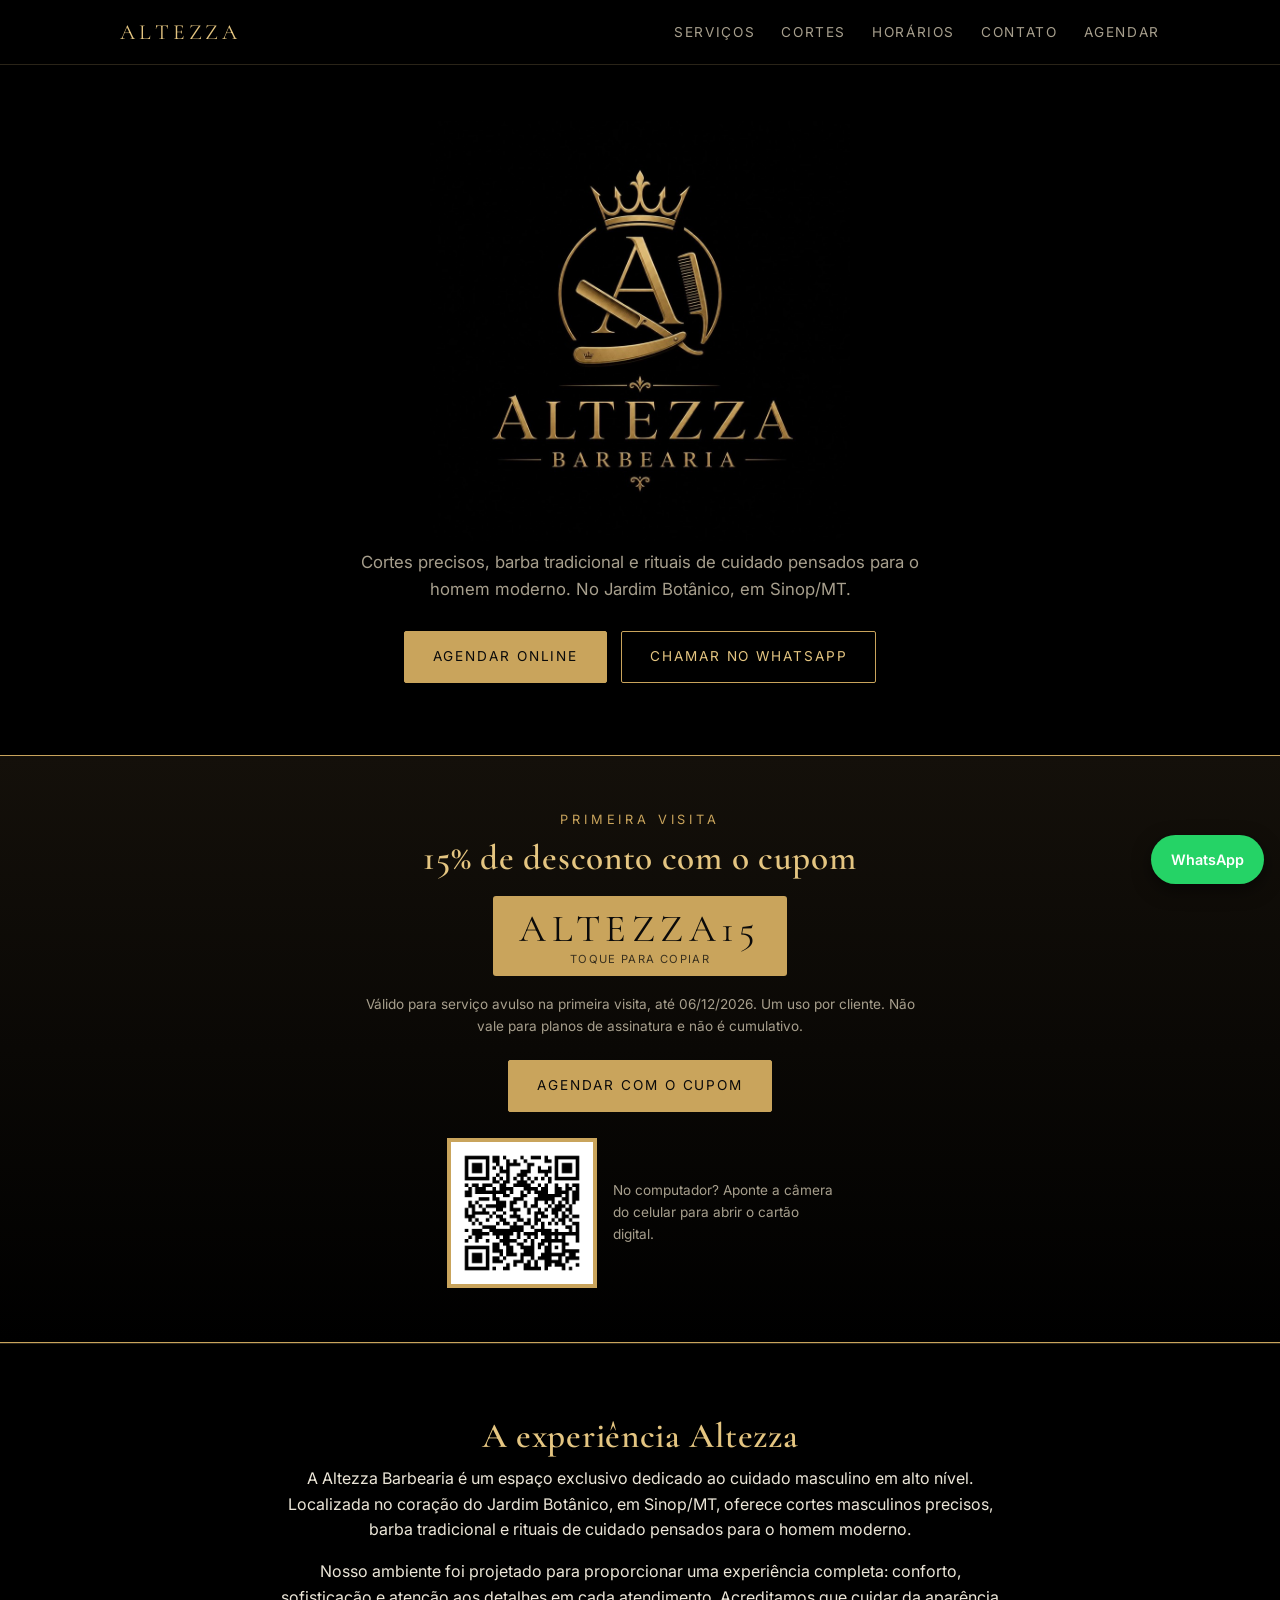
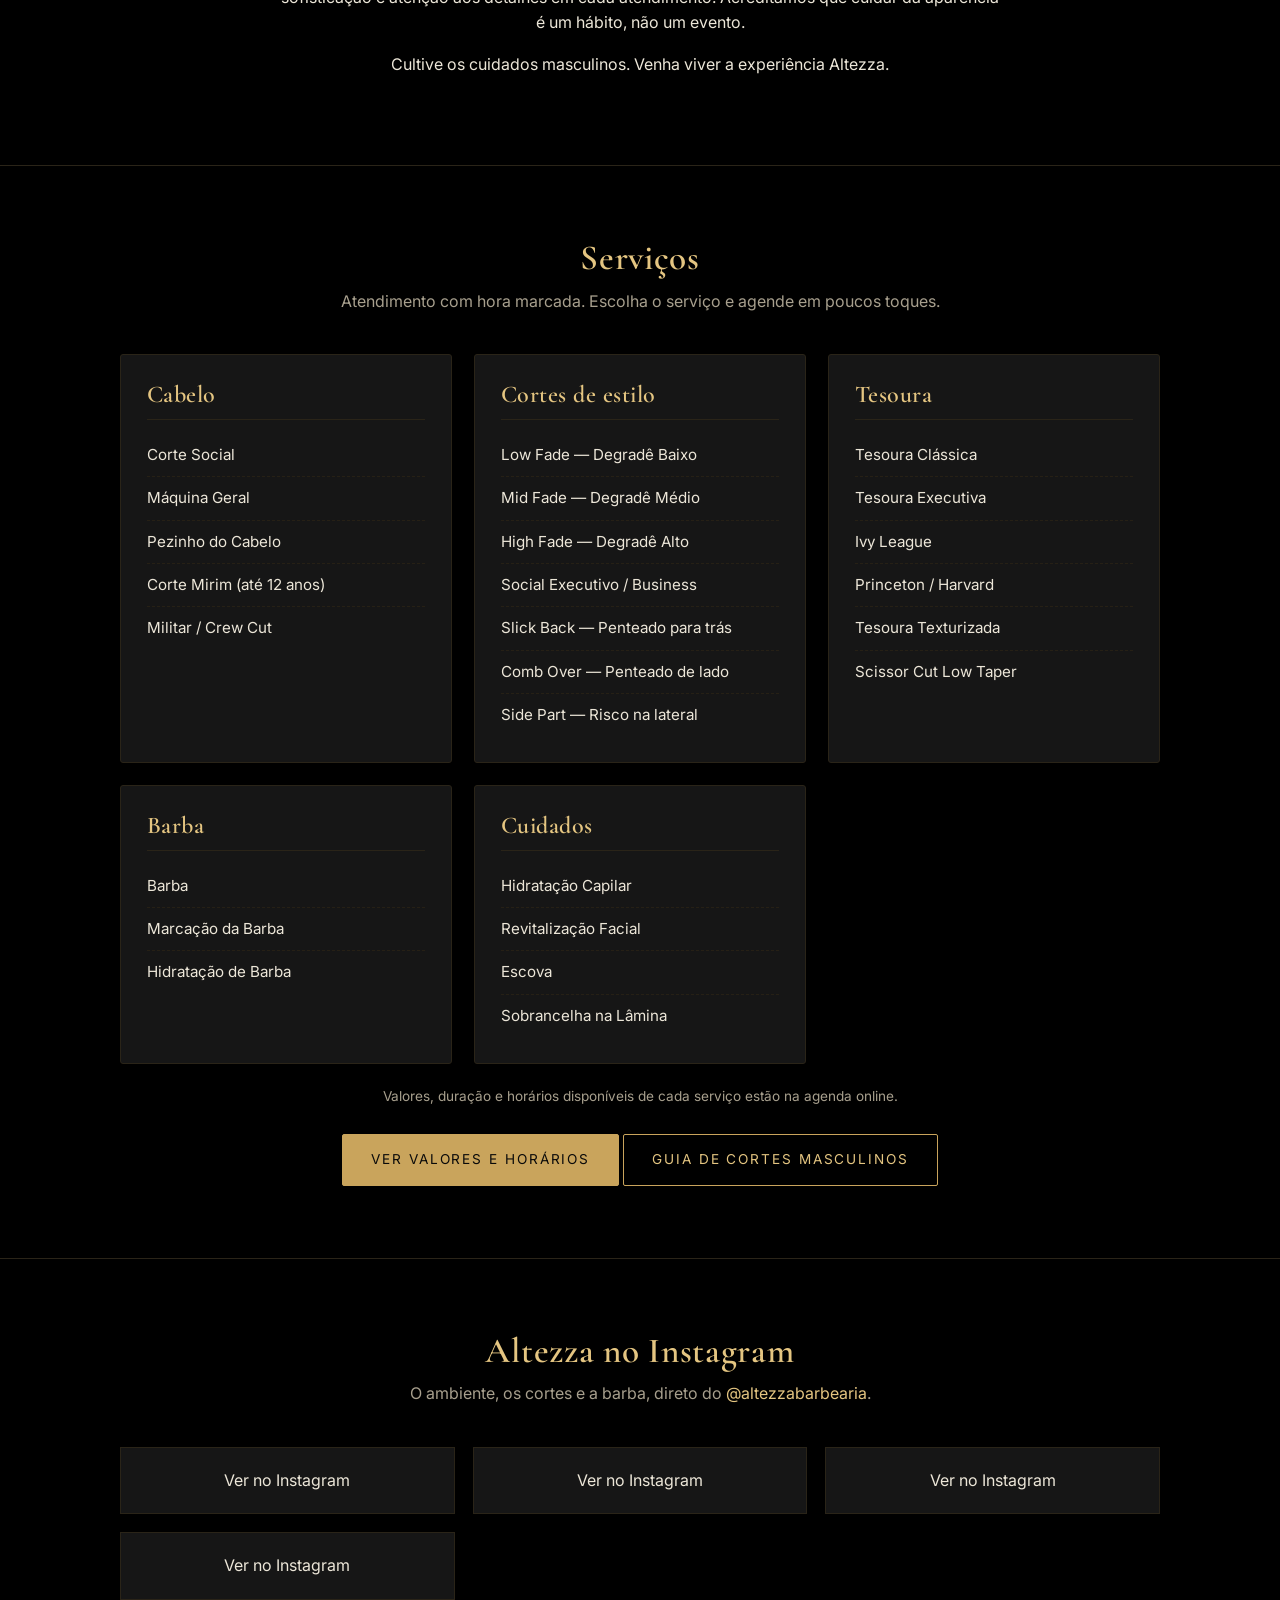
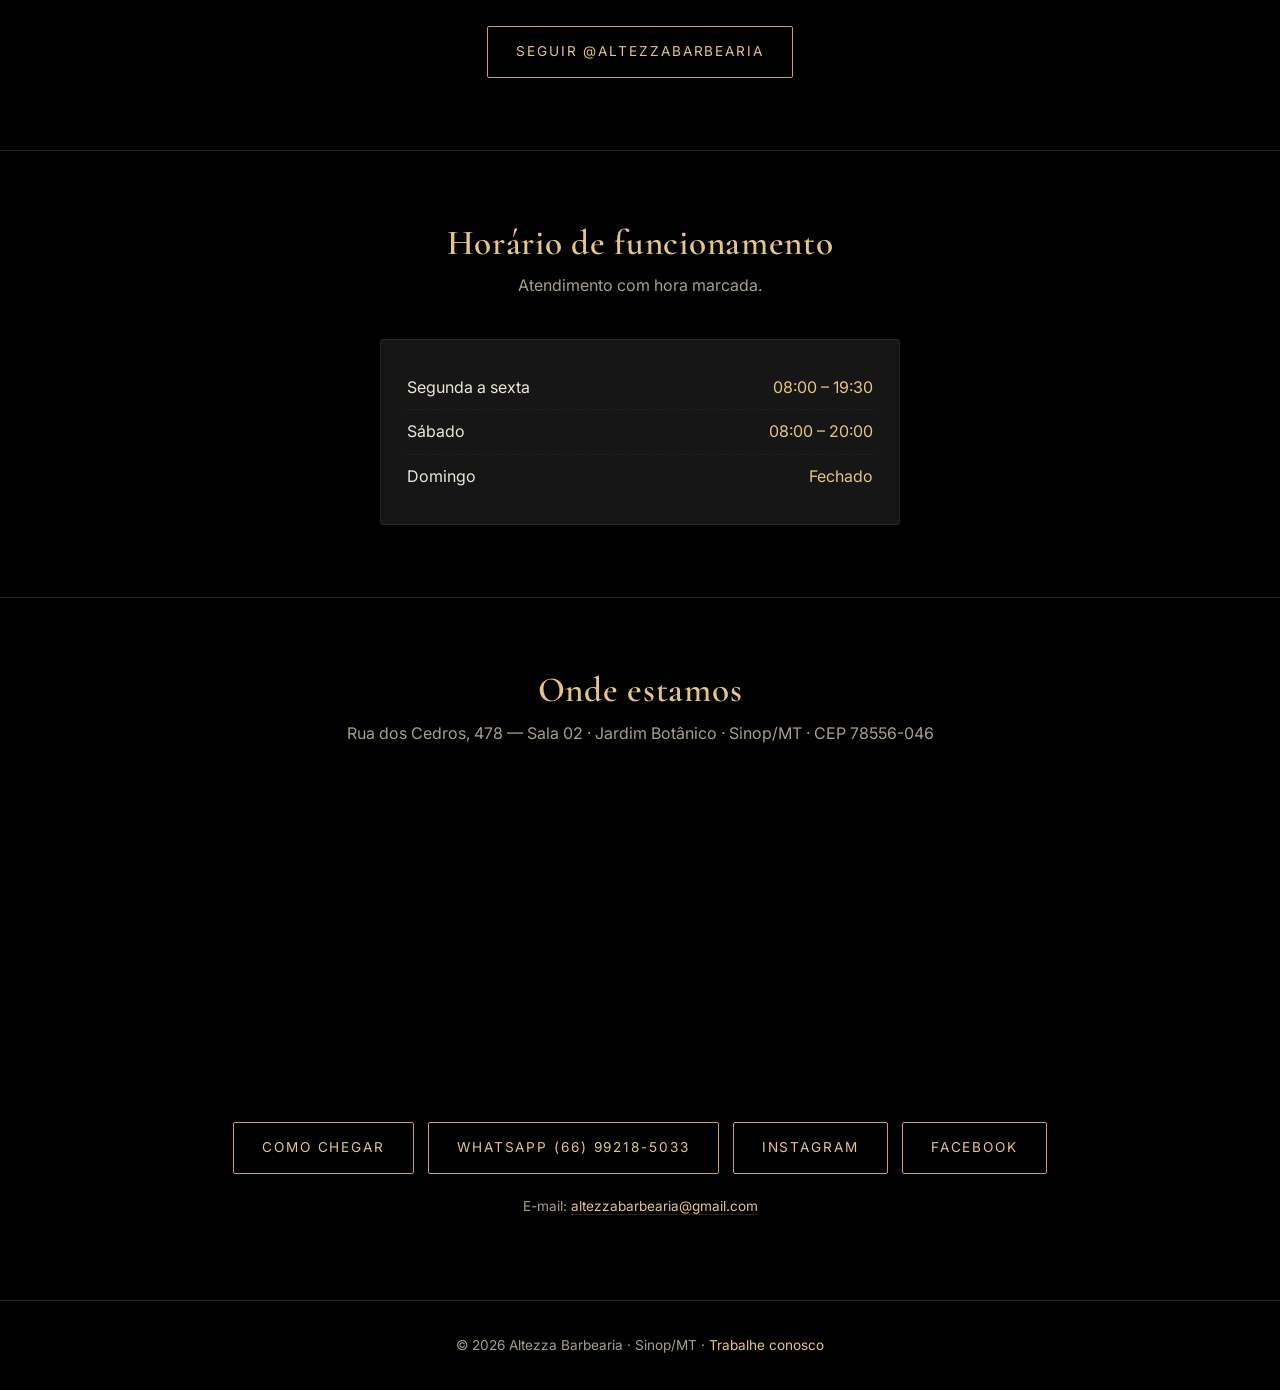
==== commit b640fba5: "Página Trabalhe conosco: vaga de barbeiro(a) com dados estruturados de vaga Adiciona /trabalhe-conos" ====
--- a/index.html
+++ b/index.html
@@ -161,7 +161,7 @@
 </main>
 
 <footer><div class="wrap">
-  <p>© <span id="ano">2026</span> Altezza Barbearia · Sinop/MT</p>
+  <p>© <span id="ano">2026</span> Altezza Barbearia · Sinop/MT · <a href="trabalhe-conosco/">Trabalhe conosco</a></p>
 </div></footer>
 <a class="fab" href="https://wa.me/5566992185033?text=Ol%C3%A1!%20Gostaria%20de%20agendar%20um%20hor%C3%A1rio%20na%20Altezza." rel="noopener" aria-label="Chamar no WhatsApp">WhatsApp</a>
 <script>document.getElementById('ano').textContent=new Date().getFullYear()</script>
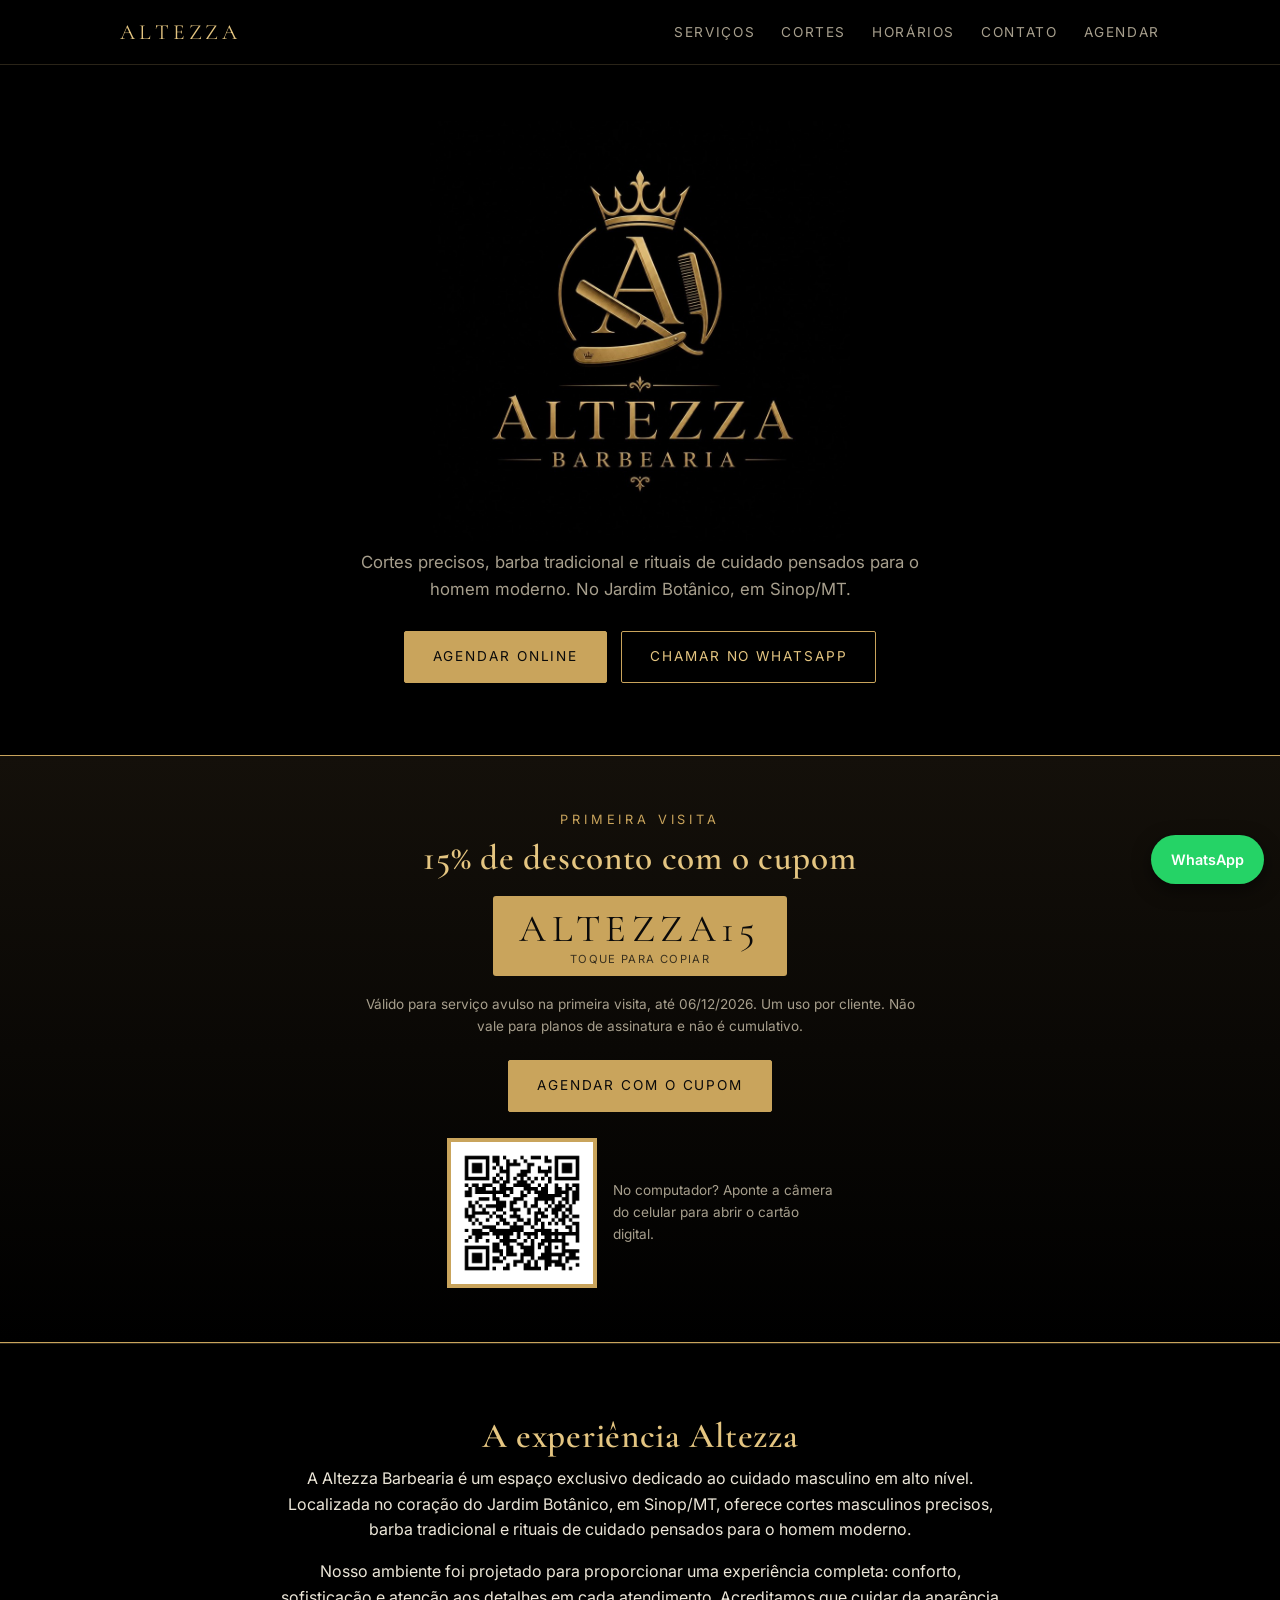
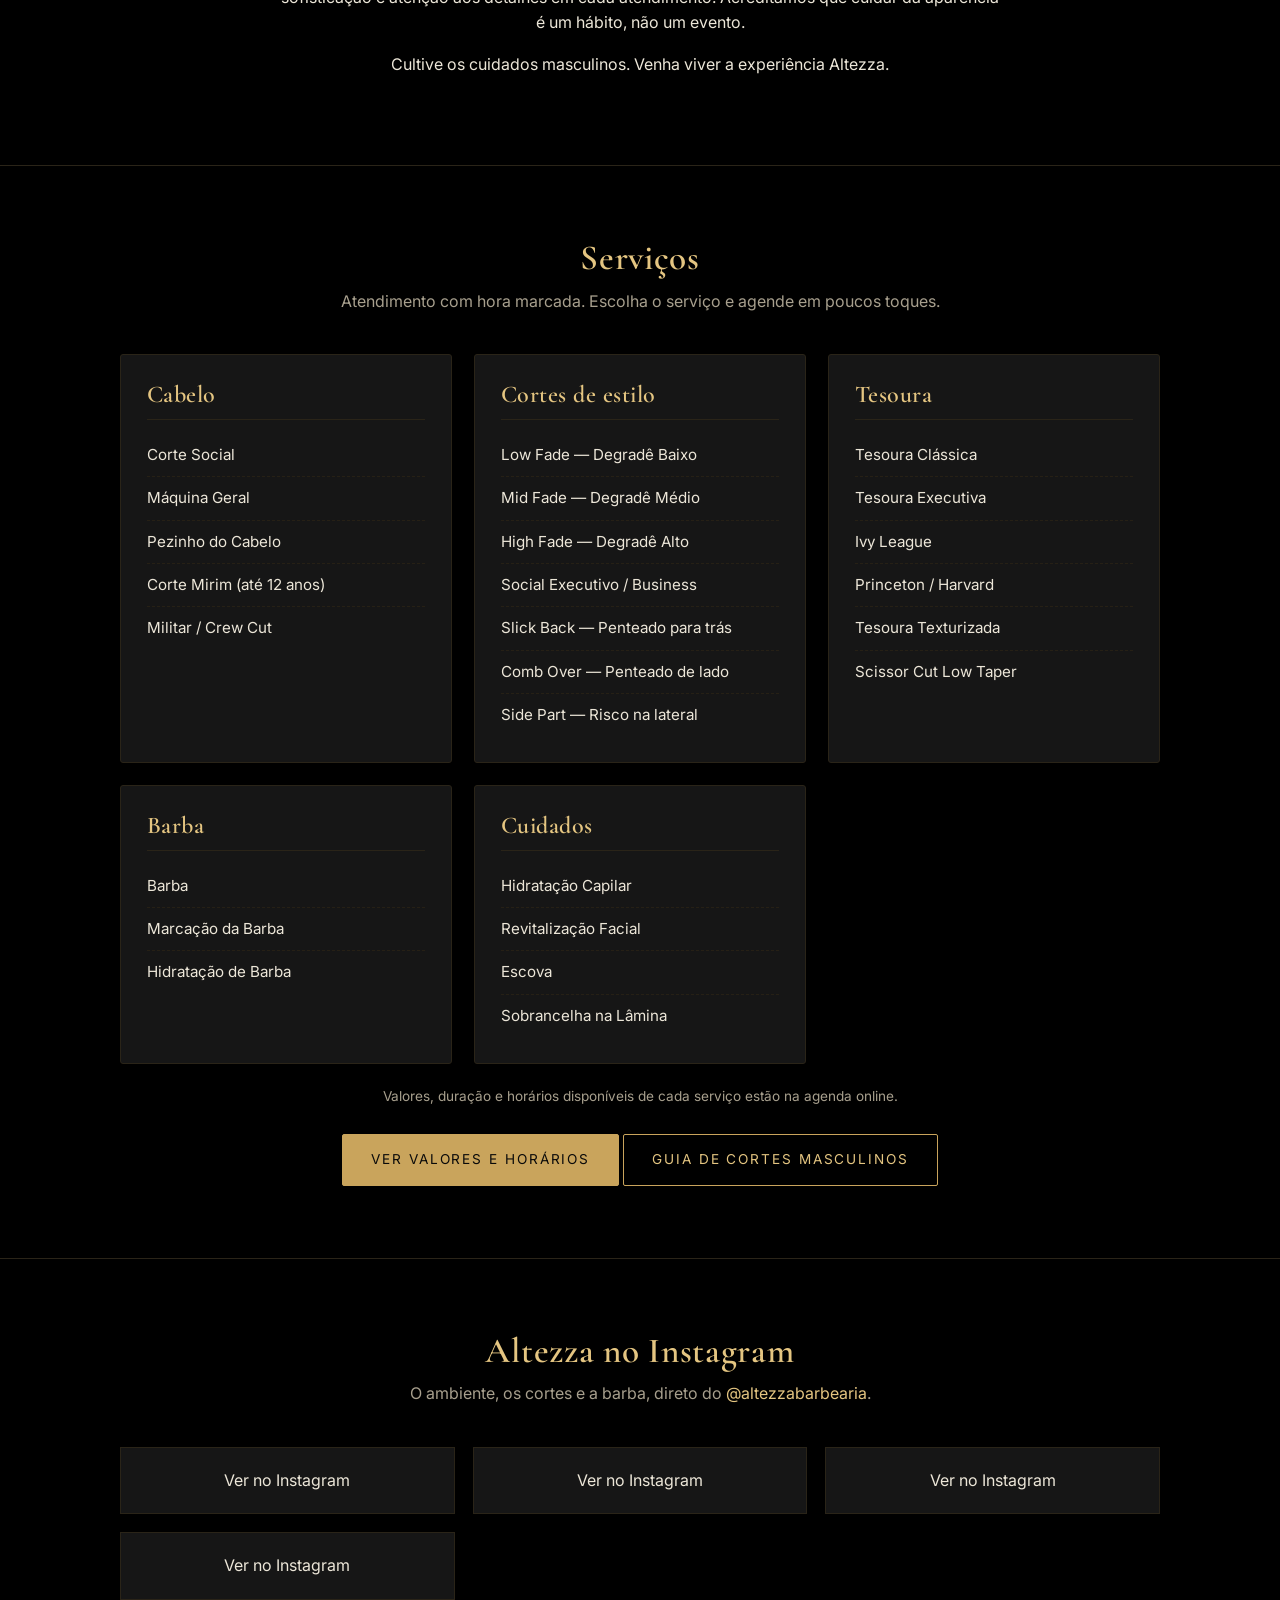
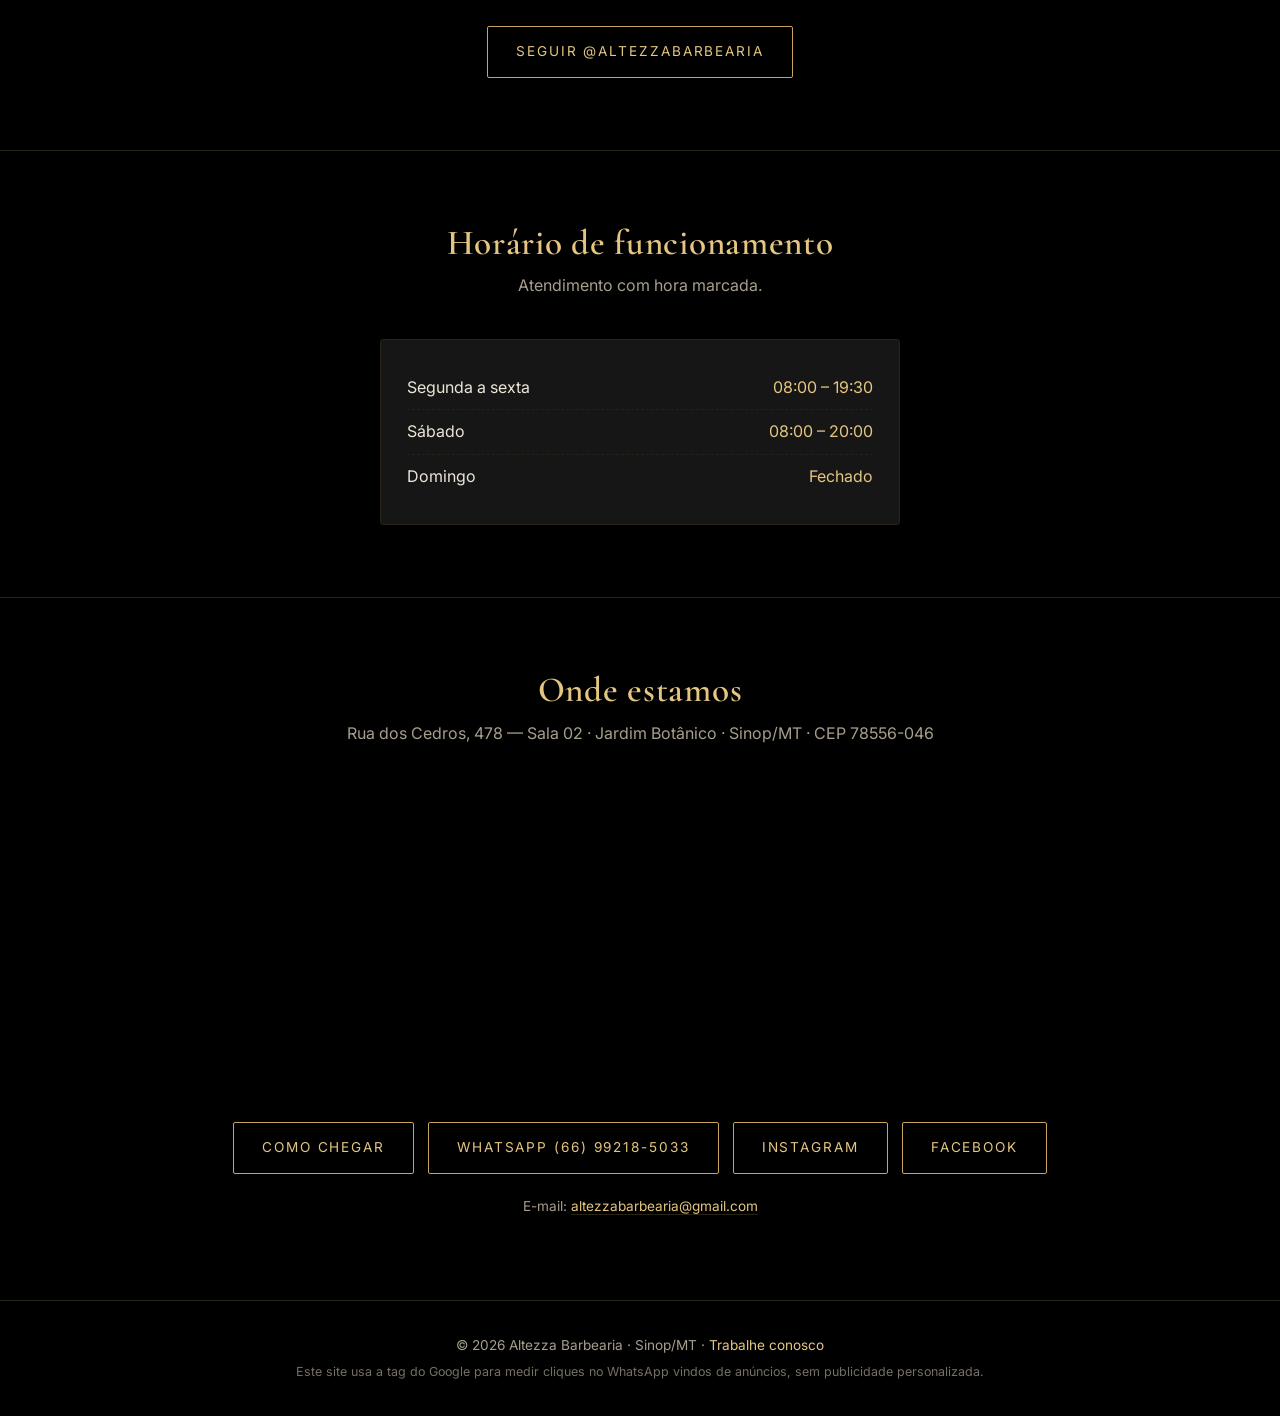
==== commit 5d1e103e: "Mede clique no WhatsApp como conversão do Google Ads Tag do Google (AW-10880997164) na home e no gui" ====
--- a/index.html
+++ b/index.html
@@ -39,6 +39,13 @@
   "potentialAction":{"@type":"ReserveAction","target":"https://altezza.barbeiro.app","name":"Agendar horário"}
 }
 </script>
+<!-- Google tag (gtag.js): mede cliques no WhatsApp vindos de anuncios do Google Ads; sem publicidade personalizada -->
+<script async src="https://www.googletagmanager.com/gtag/js?id=AW-10880997164"></script>
+<script>
+window.dataLayer=window.dataLayer||[];function gtag(){dataLayer.push(arguments);}
+gtag('js',new Date());gtag('config','AW-10880997164',{'allow_ad_personalization_signals':false});
+document.addEventListener('click',function(e){var a=e.target&&e.target.closest?e.target.closest('a[href*="wa.me/"],a[href*="api.whatsapp.com"]'):null;if(!a)return;gtag('event','conversion',{'send_to':'AW-10880997164/SZ5cCJbtq7cdEKyuu8Qo','value':1.0,'currency':'BRL','transport_type':'beacon'});},true);
+</script>
 </head>
 <body>
 <header><div class="wrap">
@@ -58,7 +65,7 @@
   <p>Cortes precisos, barba tradicional e rituais de cuidado pensados para o homem moderno. No Jardim Botânico, em Sinop/MT.</p>
   <div class="cta">
     <a class="btn solid" href="https://altezza.barbeiro.app" rel="noopener">Agendar online</a>
-    <a class="btn" href="https://wa.me/5566992185033?text=Ol%C3%A1!%20Gostaria%20de%20agendar%20um%20hor%C3%A1rio%20na%20Altezza." rel="noopener">Chamar no WhatsApp</a>
+    <a class="btn" href="https://wa.me/5566992185033?text=Ol%C3%A1!%20Gostaria%20de%20agendar%20um%20hor%C3%A1rio%20na%20Altezza." target="_blank" rel="noopener">Chamar no WhatsApp</a>
   </div>
 </div></div>
 
@@ -152,7 +159,7 @@
   <iframe class="map" title="Mapa da Altezza Barbearia" loading="lazy" referrerpolicy="no-referrer-when-downgrade" src="https://www.google.com/maps?q=Rua%20dos%20Cedros%2C%20478%20-%20Sala%2002%2C%20Jardim%20Bot%C3%A2nico%2C%20Sinop%20-%20MT%2C%2078556-046&output=embed"></iframe>
   <div class="social">
     <a class="btn" href="https://www.google.com/maps/search/?api=1&query=Rua%20dos%20Cedros%2C%20478%20-%20Sala%2002%2C%20Jardim%20Bot%C3%A2nico%2C%20Sinop%20-%20MT%2C%2078556-046%2C%20BR" rel="noopener">Como chegar</a>
-    <a class="btn" href="https://wa.me/5566992185033" rel="noopener">WhatsApp (66) 99218-5033</a>
+    <a class="btn" href="https://wa.me/5566992185033" target="_blank" rel="noopener">WhatsApp (66) 99218-5033</a>
     <a class="btn" href="https://instagram.com/altezzabarbearia" rel="noopener">Instagram</a>
     <a class="btn" href="https://facebook.com/altezzabarbearia" rel="noopener">Facebook</a>
   </div>
@@ -162,8 +169,9 @@
 
 <footer><div class="wrap">
   <p>© <span id="ano">2026</span> Altezza Barbearia · Sinop/MT · <a href="trabalhe-conosco/">Trabalhe conosco</a></p>
+  <p style="font-size:.78rem;opacity:.7;margin-top:6px">Este site usa a tag do Google para medir cliques no WhatsApp vindos de anúncios, sem publicidade personalizada.</p>
 </div></footer>
-<a class="fab" href="https://wa.me/5566992185033?text=Ol%C3%A1!%20Gostaria%20de%20agendar%20um%20hor%C3%A1rio%20na%20Altezza." rel="noopener" aria-label="Chamar no WhatsApp">WhatsApp</a>
+<a class="fab" href="https://wa.me/5566992185033?text=Ol%C3%A1!%20Gostaria%20de%20agendar%20um%20hor%C3%A1rio%20na%20Altezza." target="_blank" rel="noopener" aria-label="Chamar no WhatsApp">WhatsApp</a>
 <script>document.getElementById('ano').textContent=new Date().getFullYear()</script>
 <script>
 (function(){var fim=new Date('2026-12-07T00:00:00-04:00');var s=document.getElementById('cupom');if(s&&new Date()<fim){s.hidden=false}
